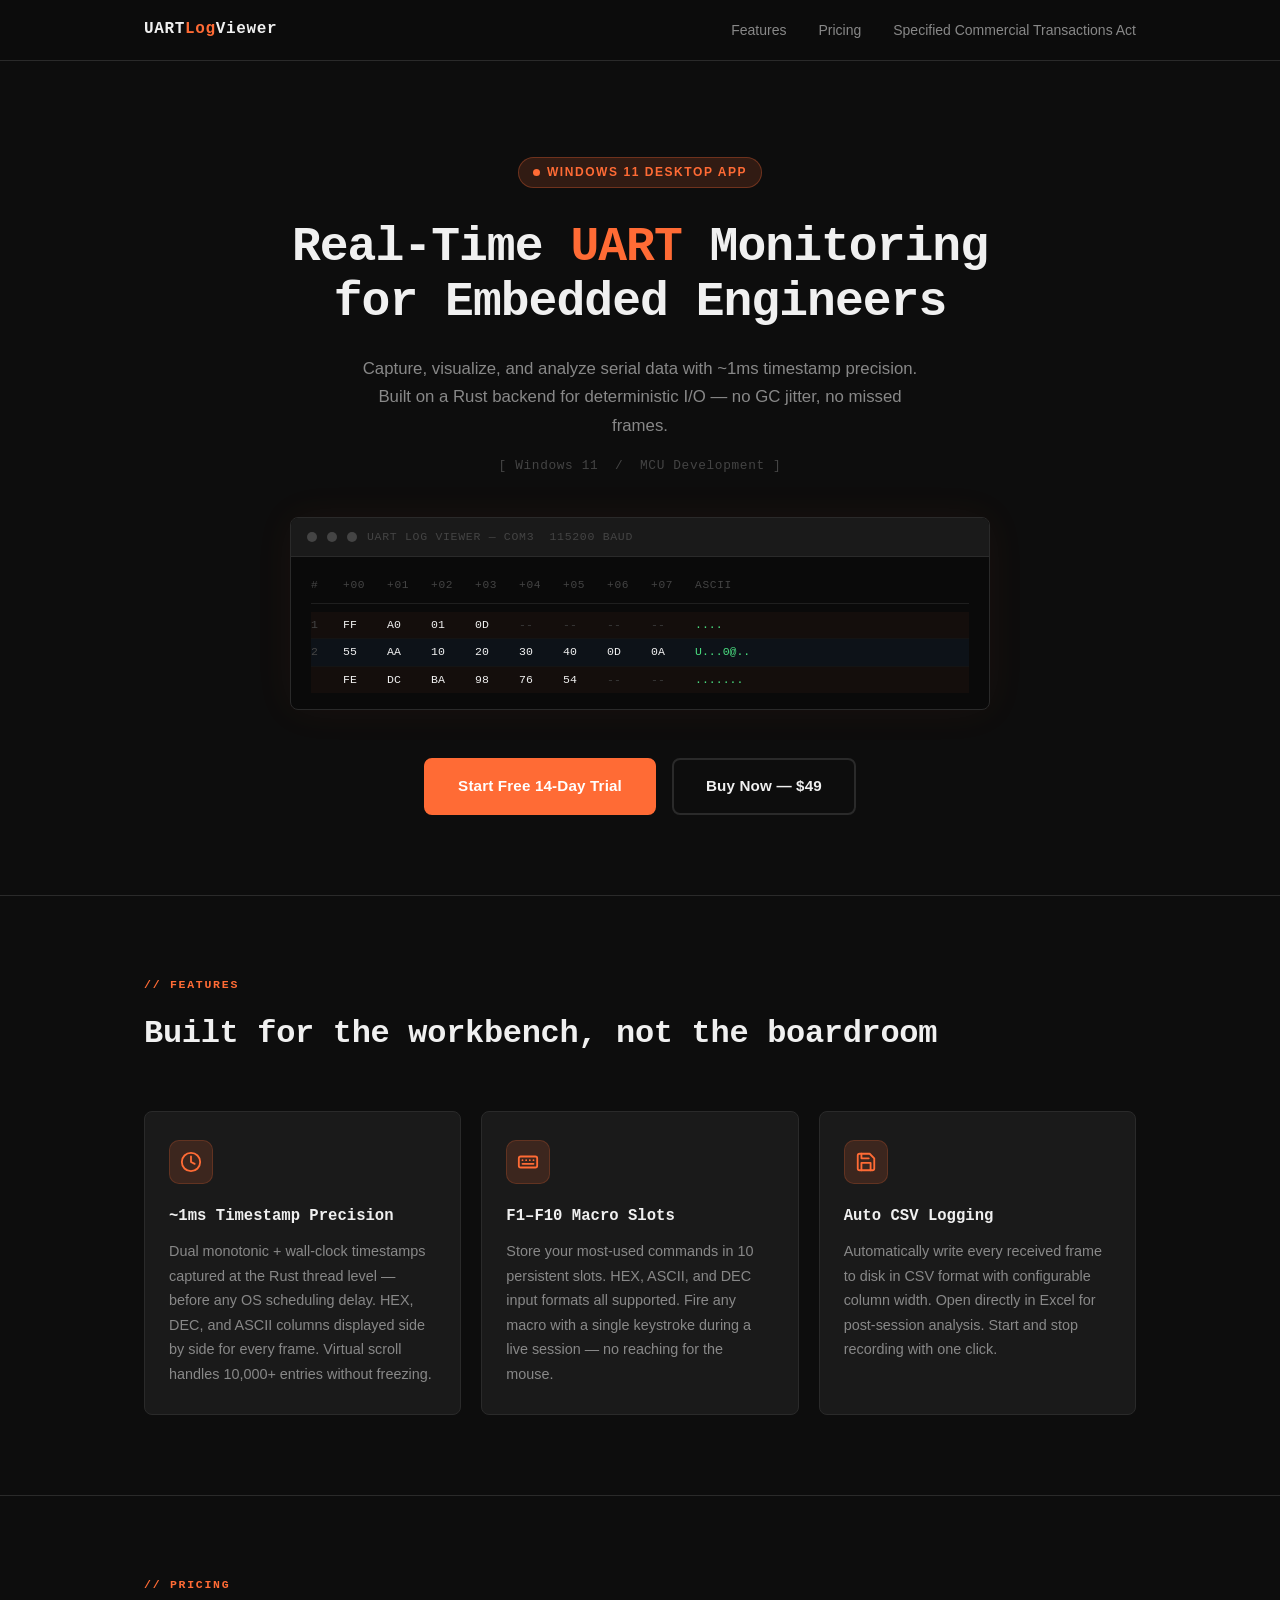
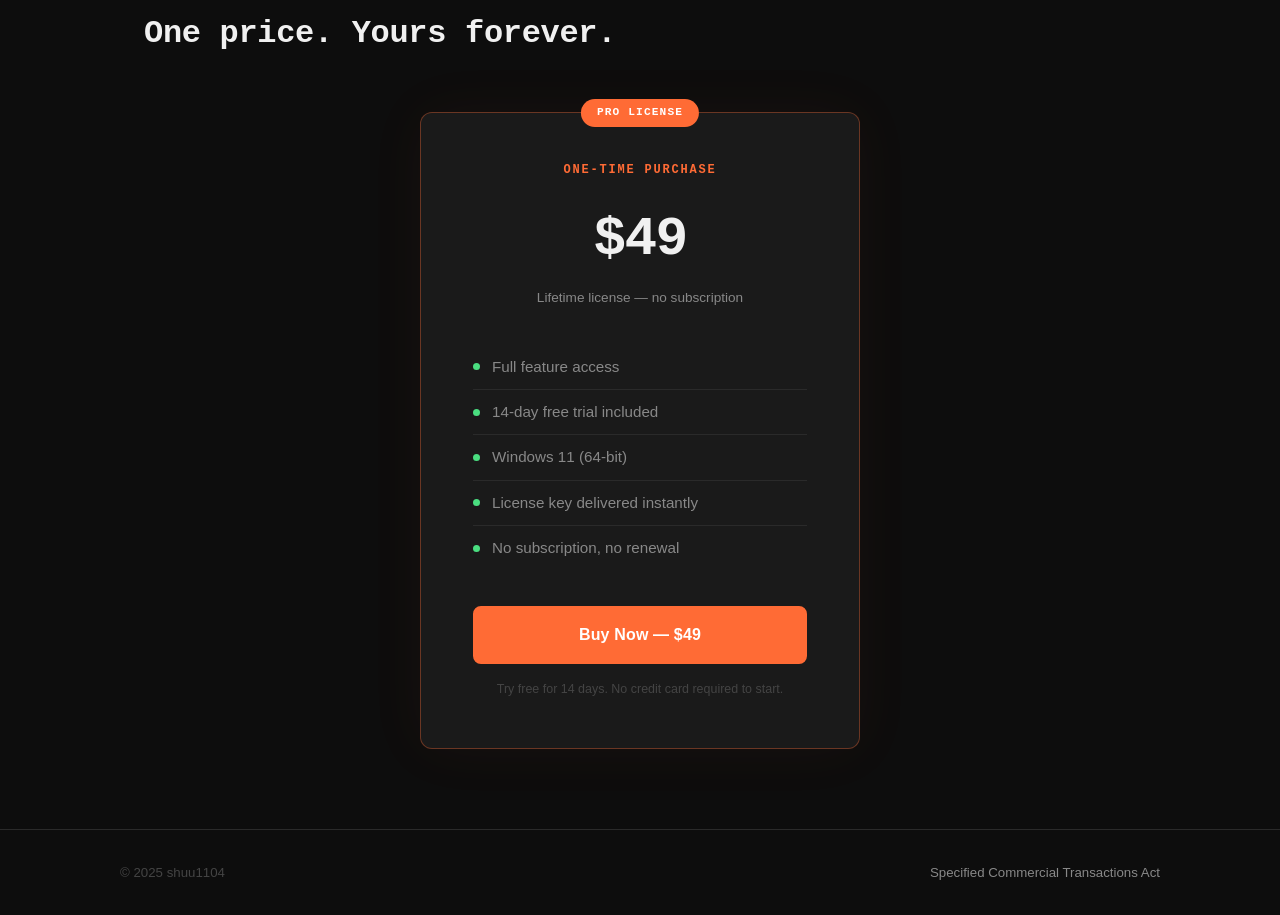
==== index.html @ 9a814613 "first commit" ====
<!DOCTYPE html>
<html lang="en">
<head>
  <meta charset="UTF-8">
  <meta name="viewport" content="width=device-width, initial-scale=1.0">
  <title>UART Log Viewer — Real-Time Serial Monitoring for Embedded Engineers</title>
  <meta name="description" content="Capture and analyze UART serial data with ~1ms timestamp precision. HEX/DEC/ASCII simultaneous display, F1–F10 macro slots, auto CSV logging. Windows 11 desktop app.">
  <link rel="stylesheet" href="style.css">
</head>
<body>

  <!-- Navigation -->
  <nav class="nav">
    <div class="nav-inner">
      <a href="index.html" class="nav-logo">UART<span>Log</span>Viewer</a>
      <ul class="nav-links">
        <li><a href="#features">Features</a></li>
        <li><a href="#pricing">Pricing</a></li>
        <li><a href="tokushoho.html">Specified Commercial Transactions Act</a></li>
      </ul>
    </div>
  </nav>

  <!-- Hero -->
  <div class="hero">
    <span class="hero-eyebrow">Windows 11 Desktop App</span>
    <h1 class="hero-title">
      Real-Time <span class="accent">UART</span> Monitoring<br>for Embedded Engineers
    </h1>
    <p class="hero-subtitle">
      Capture, visualize, and analyze serial data with ~1ms timestamp precision.
      Built on a Rust backend for deterministic I/O — no GC jitter, no missed frames.
    </p>
    <p class="hero-platform">[ Windows 11 &nbsp;/&nbsp; MCU Development ]</p>

    <!-- Terminal mock readout — the differentiating element -->
    <div class="hero-terminal" role="img" aria-label="Sample UART log output showing grid columns with HEX bytes and ASCII">
      <div class="terminal-titlebar">
        <span class="terminal-dot"></span>
        <span class="terminal-dot"></span>
        <span class="terminal-dot"></span>
        <span class="terminal-title">UART Log Viewer &mdash; COM3 &nbsp;115200 baud</span>
      </div>
      <div class="terminal-body">
        <div class="terminal-header-row">
          <span>#</span>
          <span>+00</span>
          <span>+01</span>
          <span>+02</span>
          <span>+03</span>
          <span>+04</span>
          <span>+05</span>
          <span>+06</span>
          <span>+07</span>
          <span>ASCII</span>
        </div>
        <div class="terminal-row">
          <span class="t-row-num">1</span>
          <span class="t-hex">FF</span>
          <span class="t-hex">A0</span>
          <span class="t-hex">01</span>
          <span class="t-hex">0D</span>
          <span class="t-dim">--</span>
          <span class="t-dim">--</span>
          <span class="t-dim">--</span>
          <span class="t-dim">--</span>
          <span class="t-ascii">....</span>
        </div>
        <div class="terminal-row terminal-row-tx">
          <span class="t-row-num">2</span>
          <span class="t-hex">55</span>
          <span class="t-hex">AA</span>
          <span class="t-hex">10</span>
          <span class="t-hex">20</span>
          <span class="t-hex">30</span>
          <span class="t-hex">40</span>
          <span class="t-hex">0D</span>
          <span class="t-hex">0A</span>
          <span class="t-ascii">U...0@..</span>
        </div>
        <div class="terminal-row">
          <span class="t-row-num">&nbsp;</span>
          <span class="t-hex">FE</span>
          <span class="t-hex">DC</span>
          <span class="t-hex">BA</span>
          <span class="t-hex">98</span>
          <span class="t-hex">76</span>
          <span class="t-hex">54</span>
          <span class="t-dim">--</span>
          <span class="t-dim">--</span>
          <span class="t-ascii">.......</span>
        </div>
      </div>
    </div>

    <div class="hero-cta">
      <a href="#pricing" class="btn btn-primary">Start Free 14-Day Trial</a>
      <a href="#pricing" class="btn btn-outline">Buy Now &mdash; $49</a>
    </div>
  </div>

  <hr class="divider">

  <!-- Features -->
  <section id="features">
    <p class="section-label">// Features</p>
    <h2 class="section-title">Built for the workbench, not the boardroom</h2>
    <div class="features-grid">

      <div class="feature-card">
        <div class="feature-icon-wrap" aria-hidden="true">
          <!-- Clock icon -->
          <svg viewBox="0 0 24 24"><circle cx="12" cy="12" r="10"/><polyline points="12 6 12 12 16 14"/></svg>
        </div>
        <h3 class="feature-title">~1ms Timestamp Precision</h3>
        <p class="feature-desc">
          Dual monotonic + wall-clock timestamps captured at the Rust thread level — before any OS scheduling delay.
          HEX, DEC, and ASCII columns displayed side by side for every frame. Virtual scroll handles 10,000+ entries without freezing.
        </p>
      </div>

      <div class="feature-card">
        <div class="feature-icon-wrap" aria-hidden="true">
          <!-- Keyboard icon -->
          <svg viewBox="0 0 24 24"><rect x="2" y="6" width="20" height="12" rx="2" ry="2"/><line x1="6" y1="10" x2="6" y2="10"/><line x1="10" y1="10" x2="10" y2="10"/><line x1="14" y1="10" x2="14" y2="10"/><line x1="18" y1="10" x2="18" y2="10"/><line x1="6" y1="14" x2="18" y2="14"/></svg>
        </div>
        <h3 class="feature-title">F1&ndash;F10 Macro Slots</h3>
        <p class="feature-desc">
          Store your most-used commands in 10 persistent slots. HEX, ASCII, and DEC input formats all supported.
          Fire any macro with a single keystroke during a live session — no reaching for the mouse.
        </p>
      </div>

      <div class="feature-card">
        <div class="feature-icon-wrap" aria-hidden="true">
          <!-- Save icon -->
          <svg viewBox="0 0 24 24"><path d="M19 21H5a2 2 0 0 1-2-2V5a2 2 0 0 1 2-2h11l5 5v11a2 2 0 0 1-2 2z"/><polyline points="17 21 17 13 7 13 7 21"/><polyline points="7 3 7 8 15 8"/></svg>
        </div>
        <h3 class="feature-title">Auto CSV Logging</h3>
        <p class="feature-desc">
          Automatically write every received frame to disk in CSV format with configurable column width.
          Open directly in Excel for post-session analysis. Start and stop recording with one click.
        </p>
      </div>

    </div>
  </section>

  <hr class="divider">

  <!-- Pricing -->
  <section id="pricing">
    <p class="section-label">// Pricing</p>
    <h2 class="section-title">One price. Yours forever.</h2>
    <div class="pricing-wrapper">
      <div class="pricing-card">
        <span class="pricing-badge">Pro License</span>
        <p class="pricing-label">One-Time Purchase</p>
        <p class="pricing-price">$49</p>
        <p class="pricing-price-note">Lifetime license &mdash; no subscription</p>
        <ul class="pricing-features">
          <li>Full feature access</li>
          <li>14-day free trial included</li>
          <li>Windows 11 (64-bit)</li>
          <li>License key delivered instantly</li>
          <li>No subscription, no renewal</li>
        </ul>
        <a href="#" class="btn btn-primary">Buy Now &mdash; $49</a>
        <p class="pricing-trial-note">Try free for 14 days. No credit card required to start.</p>
      </div>
    </div>
  </section>

  <!-- Footer -->
  <footer>
    <div class="footer-inner">
      <p class="footer-copy">&copy; 2025 shuu1104</p>
      <nav class="footer-links" aria-label="Footer links">
        <a href="tokushoho.html">Specified Commercial Transactions Act</a>
      </nav>
    </div>
  </footer>

</body>
</html>
---- style.css ----
/* ========================================
   UART Log Viewer — Shared Styles
   ======================================== */

*, *::before, *::after {
  box-sizing: border-box;
  margin: 0;
  padding: 0;
}

:root {
  --bg:           #0d0d0d;
  --bg-subtle:    #111111;
  --card:         #1a1a1a;
  --card-border:  #2a2a2a;
  --card-hover:   #202020;
  --accent:       #ff6b35;
  --accent-dim:   #cc5528;
  --accent-glow:  rgba(255, 107, 53, 0.15);
  --text:         #f0f0f0;
  --text-muted:   #888;
  --text-dim:     #444;
  --green:        #4ade80;
  --radius:       8px;
  --max-width:    1040px;
  --font-mono:    'Courier New', 'Lucida Console', 'Consolas', monospace;
  --font-body:    -apple-system, BlinkMacSystemFont, 'Segoe UI', sans-serif;
}

html {
  scroll-behavior: smooth;
}

body {
  background-color: var(--bg);
  color: var(--text);
  font-family: var(--font-body);
  font-size: 16px;
  line-height: 1.6;
  min-height: 100vh;
  -webkit-font-smoothing: antialiased;
}

a {
  color: var(--accent);
  text-decoration: none;
}

a:hover {
  text-decoration: underline;
}

/* ----------------------------------------
   Navigation
   ---------------------------------------- */

.nav {
  position: sticky;
  top: 0;
  z-index: 100;
  background-color: rgba(13, 13, 13, 0.94);
  backdrop-filter: blur(10px);
  border-bottom: 1px solid var(--card-border);
}

.nav-inner {
  max-width: var(--max-width);
  margin: 0 auto;
  padding: 0 24px;
  height: 60px;
  display: flex;
  align-items: center;
  justify-content: space-between;
}

.nav-logo {
  font-family: var(--font-mono);
  font-size: 1rem;
  font-weight: 700;
  color: var(--text);
  letter-spacing: 0.04em;
  text-decoration: none;
}

.nav-logo span {
  color: var(--accent);
}

.nav-links {
  display: flex;
  gap: 32px;
  list-style: none;
}

.nav-links a {
  color: var(--text-muted);
  font-size: 0.875rem;
  transition: color 0.15s;
}

.nav-links a:hover {
  color: var(--text);
  text-decoration: none;
}

/* ----------------------------------------
   Hero
   ---------------------------------------- */

.hero {
  padding: 96px 24px 80px;
  text-align: center;
  max-width: var(--max-width);
  margin: 0 auto;
}

.hero-eyebrow {
  display: inline-flex;
  align-items: center;
  gap: 7px;
  font-size: 0.75rem;
  font-weight: 600;
  letter-spacing: 0.13em;
  text-transform: uppercase;
  color: var(--accent);
  background: var(--accent-glow);
  border: 1px solid rgba(255, 107, 53, 0.3);
  border-radius: 20px;
  padding: 5px 14px;
  margin-bottom: 32px;
}

.hero-eyebrow::before {
  content: '';
  display: inline-block;
  width: 7px;
  height: 7px;
  background: var(--accent);
  border-radius: 50%;
  animation: pulse 2s ease-in-out infinite;
}

@keyframes pulse {
  0%, 100% { opacity: 1; }
  50%       { opacity: 0.4; }
}

.hero-title {
  font-family: var(--font-mono);
  font-size: clamp(1.9rem, 4.5vw, 3rem);
  font-weight: 700;
  letter-spacing: -0.02em;
  line-height: 1.15;
  margin-bottom: 24px;
}

.hero-title .accent {
  color: var(--accent);
}

.hero-subtitle {
  font-size: 1.05rem;
  color: var(--text-muted);
  max-width: 580px;
  margin: 0 auto 16px;
  line-height: 1.7;
}

.hero-platform {
  font-size: 0.8rem;
  color: var(--text-dim);
  margin-bottom: 40px;
  font-family: var(--font-mono);
  letter-spacing: 0.05em;
}

/* Terminal mock readout */
.hero-terminal {
  background: #0a0a0a;
  border: 1px solid var(--card-border);
  border-radius: var(--radius);
  max-width: 700px;
  margin: 0 auto 48px;
  overflow: hidden;
  text-align: left;
  box-shadow: 0 0 40px rgba(255, 107, 53, 0.06);
}

.terminal-titlebar {
  background: var(--card);
  border-bottom: 1px solid var(--card-border);
  padding: 10px 16px;
  display: flex;
  align-items: center;
  gap: 10px;
}

.terminal-dot {
  width: 10px;
  height: 10px;
  border-radius: 50%;
  background: var(--text-dim);
}

.terminal-title {
  font-family: var(--font-mono);
  font-size: 0.72rem;
  color: var(--text-dim);
  letter-spacing: 0.06em;
  text-transform: uppercase;
}

.terminal-body {
  padding: 20px 20px 16px;
  overflow-x: auto;
}

.terminal-header-row {
  display: grid;
  grid-template-columns: 32px repeat(8, 44px) 1fr;
  gap: 0;
  font-family: var(--font-mono);
  font-size: 0.7rem;
  color: var(--text-dim);
  padding-bottom: 8px;
  border-bottom: 1px solid #1f1f1f;
  margin-bottom: 8px;
  letter-spacing: 0.06em;
  text-transform: uppercase;
}

.terminal-row {
  display: grid;
  grid-template-columns: 32px repeat(8, 44px) 1fr;
  gap: 0;
  font-family: var(--font-mono);
  font-size: 0.72rem;
  padding: 4px 0;
  border-bottom: 1px solid #141414;
  align-items: center;
  background-color: rgba(255, 107, 53, 0.04);
}

.terminal-row-tx {
  background-color: rgba(74, 158, 255, 0.06);
}

.terminal-row:last-child {
  border-bottom: none;
}

.t-row-num { color: var(--text-dim); }
.t-hex     { color: var(--text); }
.t-dim     { color: #3a3a3a; }
.t-ascii   { color: var(--green); }

/* legacy terminal classes kept for compatibility */
.t-time   { color: var(--text-dim); }
.t-delta  { color: #5a8a5a; }
.t-dir-rx { color: var(--accent); }
.t-dir-tx { color: #4a9eff; }
.t-dec    { color: #b0b0b0; }
.t-len    { color: var(--text-dim); }

/* CTA buttons */
.hero-cta {
  display: flex;
  align-items: center;
  justify-content: center;
  gap: 16px;
  flex-wrap: wrap;
}

.btn {
  display: inline-block;
  padding: 14px 32px;
  border-radius: var(--radius);
  font-size: 0.95rem;
  font-weight: 700;
  cursor: pointer;
  transition: background-color 0.15s, transform 0.1s, border-color 0.15s;
  border: 2px solid transparent;
  letter-spacing: 0.01em;
}

.btn:focus-visible {
  outline: 2px solid var(--accent);
  outline-offset: 3px;
}

.btn-primary {
  background-color: var(--accent);
  color: #fff;
  border-color: var(--accent);
}

.btn-primary:hover {
  background-color: var(--accent-dim);
  border-color: var(--accent-dim);
  text-decoration: none;
  transform: translateY(-1px);
}

.btn-outline {
  background-color: transparent;
  color: var(--text);
  border-color: var(--card-border);
}

.btn-outline:hover {
  background-color: var(--card);
  border-color: #3a3a3a;
  text-decoration: none;
}

/* ----------------------------------------
   Section
   ---------------------------------------- */

section {
  padding: 80px 24px;
  max-width: var(--max-width);
  margin: 0 auto;
}

.section-label {
  font-size: 0.72rem;
  font-weight: 700;
  letter-spacing: 0.15em;
  text-transform: uppercase;
  color: var(--accent);
  font-family: var(--font-mono);
  margin-bottom: 14px;
}

.section-title {
  font-size: clamp(1.5rem, 3vw, 2rem);
  font-weight: 700;
  margin-bottom: 52px;
  letter-spacing: -0.01em;
  font-family: var(--font-mono);
}

/* ----------------------------------------
   Divider
   ---------------------------------------- */

.divider {
  border: none;
  border-top: 1px solid var(--card-border);
  margin: 0;
}

/* ----------------------------------------
   Feature Cards
   ---------------------------------------- */

.features-grid {
  display: grid;
  grid-template-columns: repeat(3, 1fr);
  gap: 20px;
}

@media (max-width: 720px) {
  .features-grid {
    grid-template-columns: 1fr;
  }
}

@media (min-width: 721px) and (max-width: 900px) {
  .features-grid {
    grid-template-columns: repeat(2, 1fr);
  }
}

.feature-card {
  background: var(--card);
  border: 1px solid var(--card-border);
  border-radius: var(--radius);
  padding: 28px 24px;
  transition: border-color 0.2s, background-color 0.2s;
}

.feature-card:hover {
  border-color: rgba(255, 107, 53, 0.4);
  background-color: var(--card-hover);
}

.feature-icon-wrap {
  width: 44px;
  height: 44px;
  border-radius: 10px;
  background: var(--accent-glow);
  border: 1px solid rgba(255, 107, 53, 0.2);
  display: flex;
  align-items: center;
  justify-content: center;
  margin-bottom: 20px;
}

.feature-icon-wrap svg {
  width: 22px;
  height: 22px;
  stroke: var(--accent);
  fill: none;
  stroke-width: 2;
  stroke-linecap: round;
  stroke-linejoin: round;
}

.feature-title {
  font-size: 0.975rem;
  font-weight: 700;
  margin-bottom: 10px;
  color: var(--text);
  font-family: var(--font-mono);
}

.feature-desc {
  font-size: 0.9rem;
  color: var(--text-muted);
  line-height: 1.7;
}

/* ----------------------------------------
   Pricing
   ---------------------------------------- */

.pricing-wrapper {
  display: flex;
  justify-content: center;
}

.pricing-card {
  background: var(--card);
  border: 1px solid rgba(255, 107, 53, 0.35);
  border-radius: 12px;
  padding: 48px 52px;
  text-align: center;
  max-width: 440px;
  width: 100%;
  position: relative;
  box-shadow: 0 0 60px rgba(255, 107, 53, 0.05);
}

.pricing-badge {
  position: absolute;
  top: -14px;
  left: 50%;
  transform: translateX(-50%);
  background: var(--accent);
  color: #fff;
  font-size: 0.7rem;
  font-weight: 700;
  letter-spacing: 0.1em;
  text-transform: uppercase;
  padding: 5px 16px;
  border-radius: 20px;
  font-family: var(--font-mono);
  white-space: nowrap;
}

.pricing-label {
  font-size: 0.75rem;
  font-weight: 700;
  letter-spacing: 0.15em;
  text-transform: uppercase;
  color: var(--accent);
  font-family: var(--font-mono);
  margin-bottom: 16px;
}

.pricing-price {
  font-size: 3.4rem;
  font-weight: 800;
  letter-spacing: -0.03em;
  margin-bottom: 4px;
  font-family: var(--font-mono);
}

.pricing-price-note {
  font-size: 0.85rem;
  color: var(--text-muted);
  margin-bottom: 36px;
}

.pricing-features {
  list-style: none;
  margin-bottom: 36px;
  text-align: left;
}

.pricing-features li {
  font-size: 0.95rem;
  color: var(--text-muted);
  padding: 10px 0;
  border-bottom: 1px solid var(--card-border);
  display: flex;
  align-items: center;
  gap: 12px;
}

.pricing-features li:last-child {
  border-bottom: none;
}

.pricing-features li::before {
  content: '';
  display: inline-block;
  width: 7px;
  height: 7px;
  background: var(--green);
  border-radius: 50%;
  flex-shrink: 0;
}

.pricing-card .btn {
  width: 100%;
  text-align: center;
  font-size: 1rem;
}

/* Trial note */
.pricing-trial-note {
  margin-top: 16px;
  font-size: 0.78rem;
  color: var(--text-dim);
}

/* ----------------------------------------
   Footer
   ---------------------------------------- */

footer {
  border-top: 1px solid var(--card-border);
  padding: 32px 24px;
}

.footer-inner {
  max-width: var(--max-width);
  margin: 0 auto;
  display: flex;
  align-items: center;
  justify-content: space-between;
  flex-wrap: wrap;
  gap: 12px;
}

.footer-copy {
  font-size: 0.83rem;
  color: var(--text-dim);
}

.footer-links {
  display: flex;
  gap: 20px;
}

.footer-links a {
  font-size: 0.83rem;
  color: var(--text-muted);
  transition: color 0.15s;
}

.footer-links a:hover {
  color: var(--text);
  text-decoration: none;
}

/* ----------------------------------------
   Tokushoho Page
   ---------------------------------------- */

.page-header {
  padding: 64px 24px 48px;
  max-width: var(--max-width);
  margin: 0 auto;
}

.page-header h1 {
  font-family: var(--font-mono);
  font-size: clamp(1.4rem, 4vw, 1.9rem);
  font-weight: 700;
  margin-bottom: 12px;
}

.page-header p {
  font-size: 0.9rem;
  color: var(--text-muted);
}

.tokushoho-section {
  max-width: var(--max-width);
  margin: 0 auto;
  padding: 0 24px 80px;
}

.tokushoho-table {
  width: 100%;
  border-collapse: collapse;
  font-size: 0.95rem;
}

.tokushoho-table th,
.tokushoho-table td {
  padding: 16px 20px;
  text-align: left;
  border-bottom: 1px solid var(--card-border);
  vertical-align: top;
}

.tokushoho-table th {
  width: 200px;
  color: var(--text-muted);
  font-weight: 500;
  white-space: nowrap;
  background: var(--card);
}

.tokushoho-table td {
  color: var(--text);
  line-height: 1.7;
}

.tokushoho-table tr:first-child th,
.tokushoho-table tr:first-child td {
  border-top: 1px solid var(--card-border);
}

.tokushoho-table td a {
  color: var(--accent);
}

@media (max-width: 600px) {
  .tokushoho-table,
  .tokushoho-table tbody,
  .tokushoho-table tr,
  .tokushoho-table th,
  .tokushoho-table td {
    display: block;
    width: 100%;
  }

  .tokushoho-table th {
    border-bottom: none;
    padding-bottom: 4px;
    color: var(--accent);
    background: transparent;
    font-size: 0.78rem;
    letter-spacing: 0.06em;
    text-transform: uppercase;
    font-family: var(--font-mono);
  }

  .tokushoho-table td {
    padding-top: 4px;
    padding-bottom: 16px;
  }
}

.back-link {
  display: inline-flex;
  align-items: center;
  gap: 6px;
  font-size: 0.9rem;
  color: var(--text-muted);
  margin-top: 40px;
  transition: color 0.15s;
}

.back-link:hover {
  color: var(--text);
  text-decoration: none;
}

/* ----------------------------------------
   Responsive — mobile base
   ---------------------------------------- */

@media (max-width: 480px) {
  .hero {
    padding: 64px 20px 56px;
  }

  .hero-terminal {
    display: none;
  }

  .pricing-card {
    padding: 48px 28px 36px;
  }

  .nav-links {
    gap: 18px;
  }
}

@media (max-width: 375px) {
  .hero-cta {
    flex-direction: column;
    align-items: stretch;
  }

  .btn {
    text-align: center;
  }
}
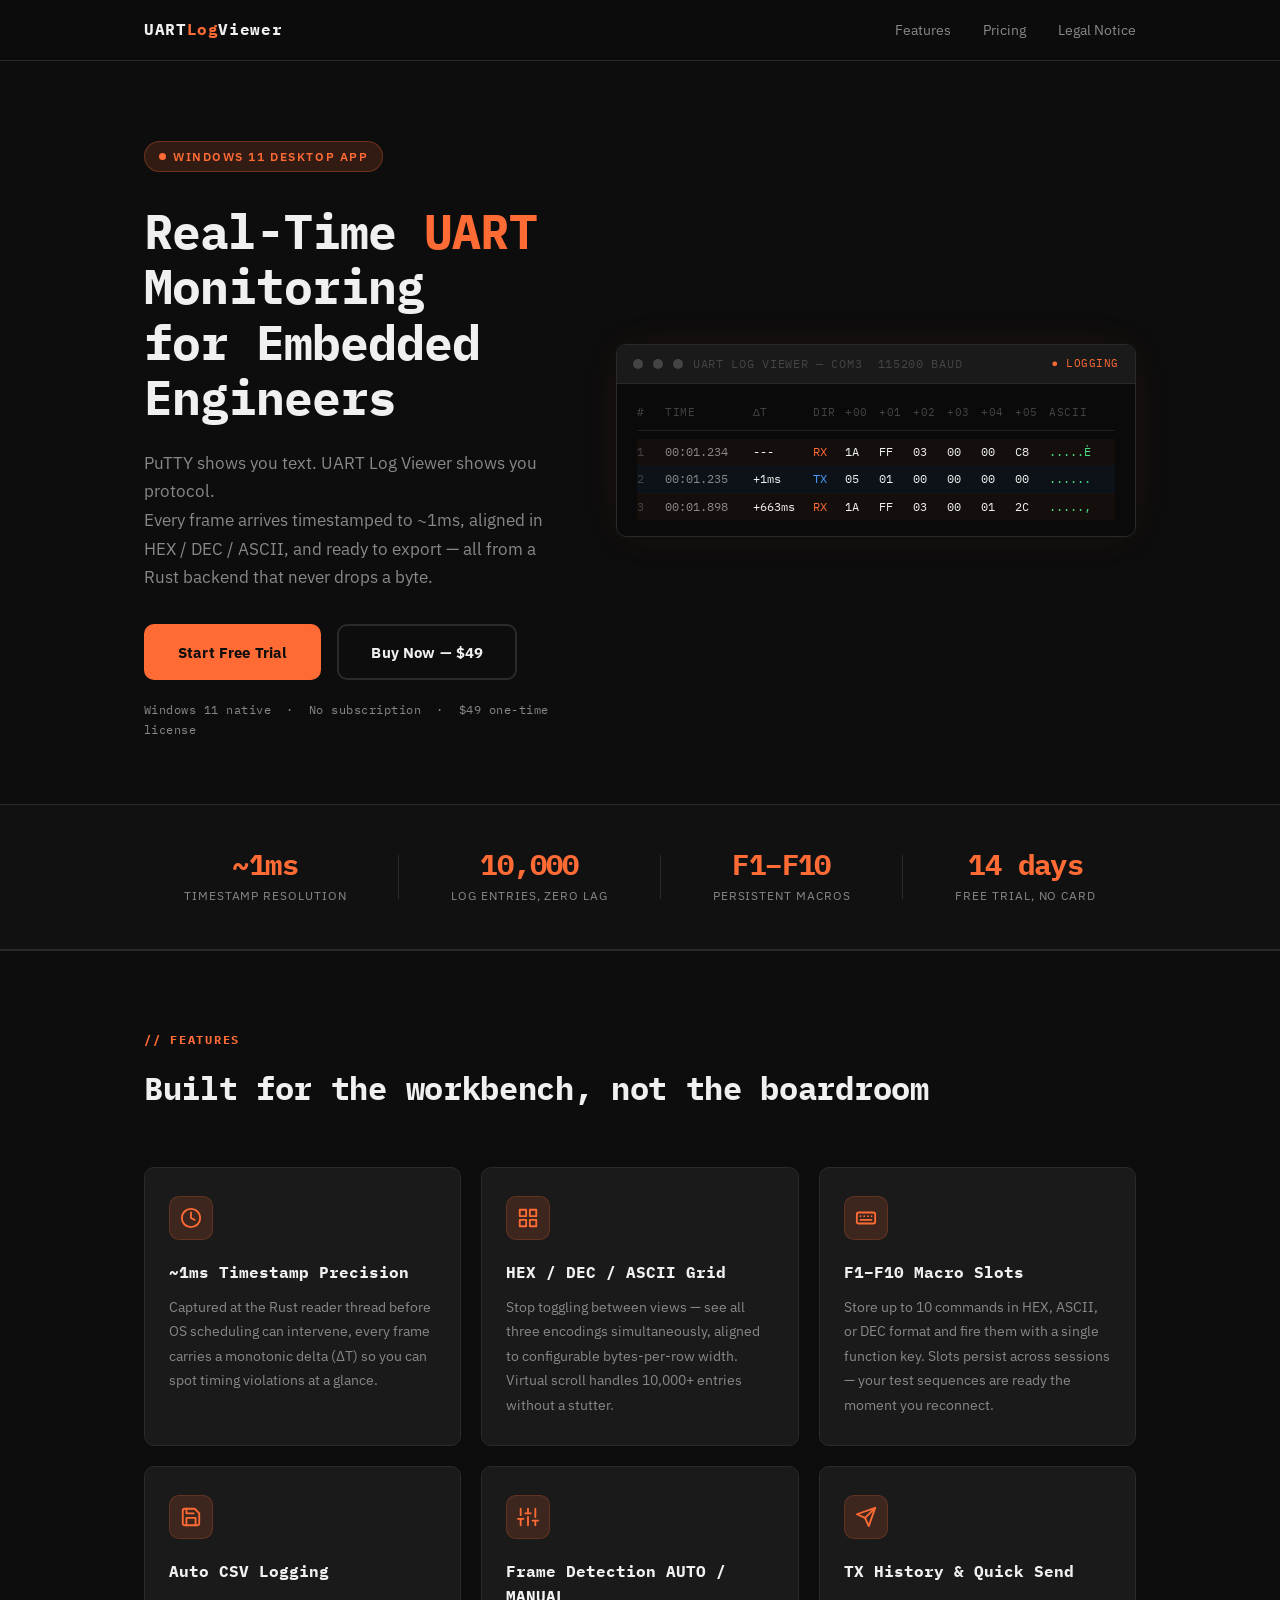
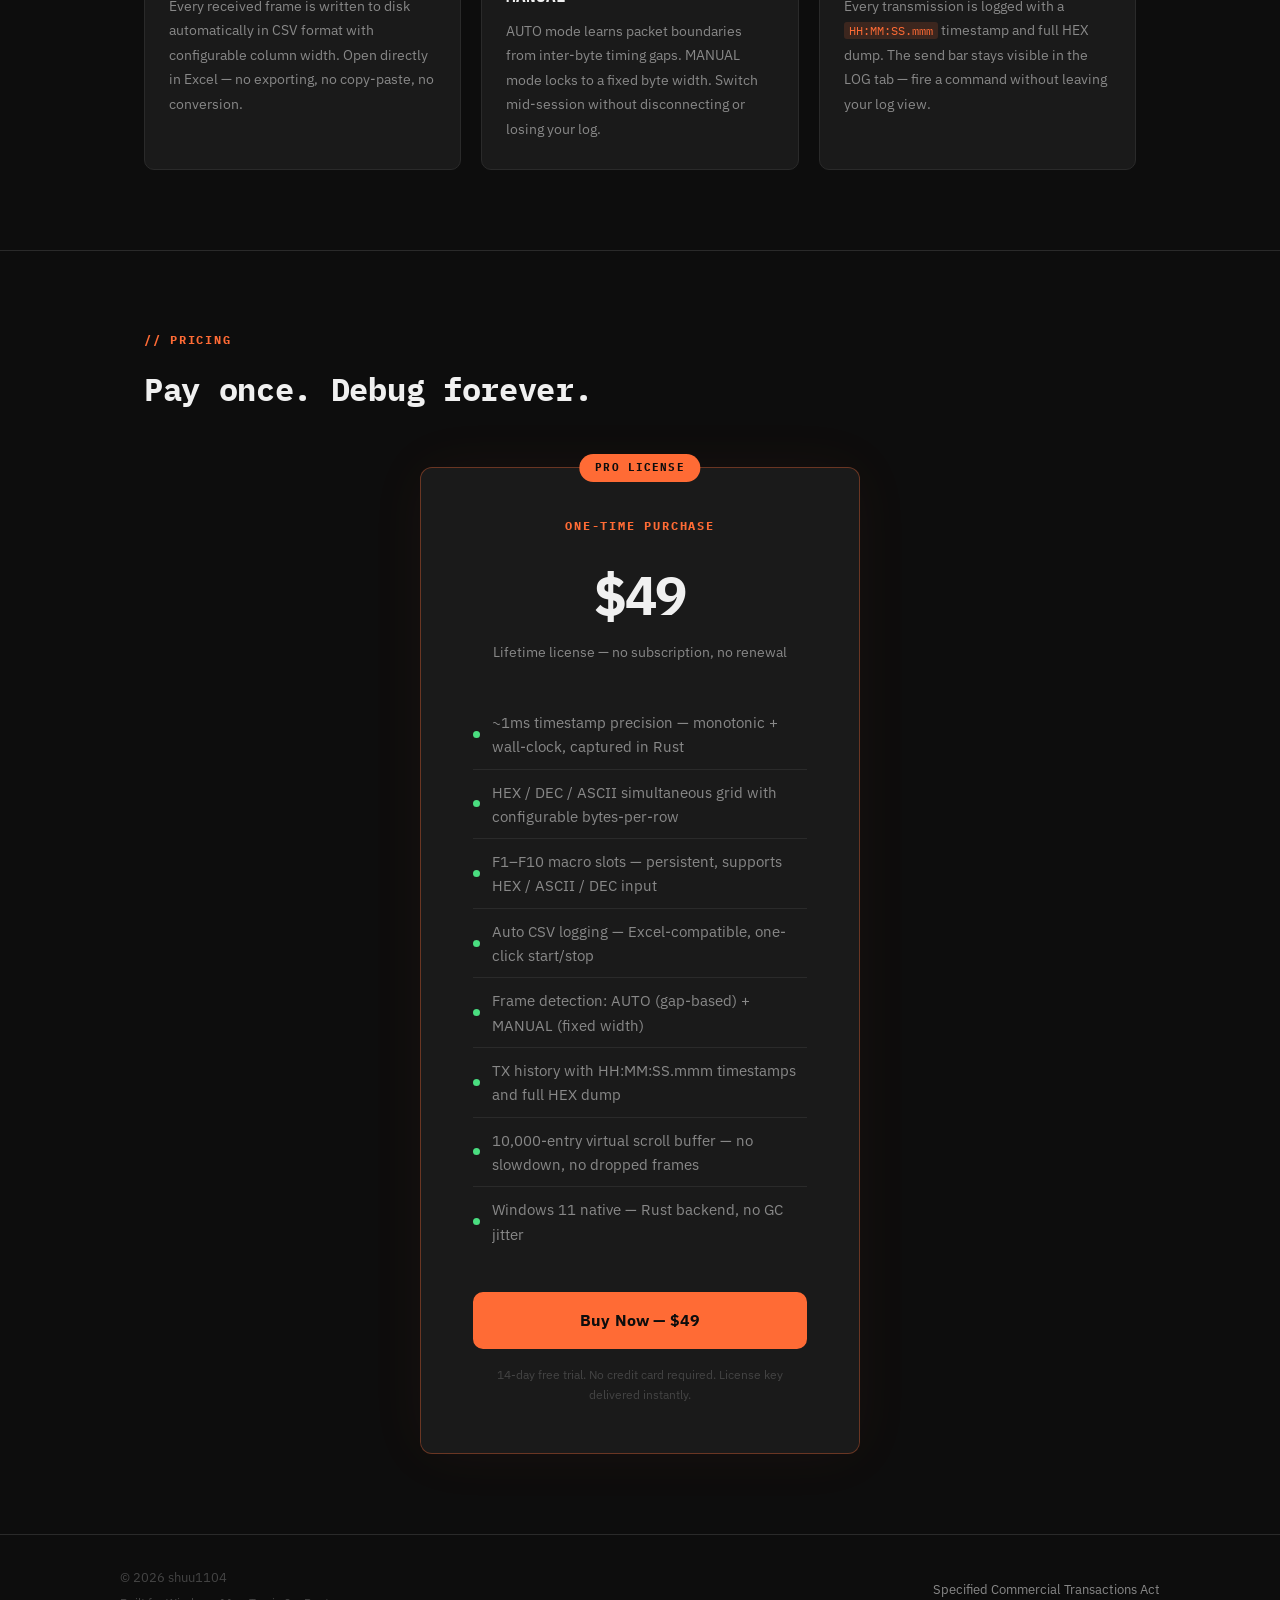
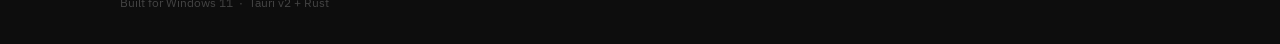
==== commit d28b2c93: ":poop:" ====
--- a/index.html
+++ b/index.html
@@ -3,8 +3,11 @@
 <head>
   <meta charset="UTF-8">
   <meta name="viewport" content="width=device-width, initial-scale=1.0">
-  <title>UART Log Viewer — Real-Time Serial Monitoring for Embedded Engineers</title>
-  <meta name="description" content="Capture and analyze UART serial data with ~1ms timestamp precision. HEX/DEC/ASCII simultaneous display, F1–F10 macro slots, auto CSV logging. Windows 11 desktop app.">
+  <title>UART Log Viewer — Serial Monitor for Embedded Engineers</title>
+  <meta name="description" content="~1ms UART serial monitor with HEX/DEC/ASCII grid, F1–F10 macros, and auto CSV logging. Built in Rust for Windows 11. $49 one-time, 14-day free trial.">
+  <link rel="preconnect" href="https://fonts.googleapis.com">
+  <link rel="preconnect" href="https://fonts.gstatic.com" crossorigin>
+  <link href="https://fonts.googleapis.com/css2?family=IBM+Plex+Mono:wght@400;600&family=IBM+Plex+Sans:wght@400;500;700&display=swap" rel="stylesheet">
   <link rel="stylesheet" href="style.css">
 </head>
 <body>
@@ -16,86 +19,113 @@
       <ul class="nav-links">
         <li><a href="#features">Features</a></li>
         <li><a href="#pricing">Pricing</a></li>
-        <li><a href="tokushoho.html">Specified Commercial Transactions Act</a></li>
+        <li><a href="tokushoho.html">Legal Notice</a></li>
       </ul>
     </div>
   </nav>
 
   <!-- Hero -->
   <div class="hero">
-    <span class="hero-eyebrow">Windows 11 Desktop App</span>
-    <h1 class="hero-title">
-      Real-Time <span class="accent">UART</span> Monitoring<br>for Embedded Engineers
-    </h1>
-    <p class="hero-subtitle">
-      Capture, visualize, and analyze serial data with ~1ms timestamp precision.
-      Built on a Rust backend for deterministic I/O — no GC jitter, no missed frames.
-    </p>
-    <p class="hero-platform">[ Windows 11 &nbsp;/&nbsp; MCU Development ]</p>
-
-    <!-- Terminal mock readout — the differentiating element -->
-    <div class="hero-terminal" role="img" aria-label="Sample UART log output showing grid columns with HEX bytes and ASCII">
-      <div class="terminal-titlebar">
-        <span class="terminal-dot"></span>
-        <span class="terminal-dot"></span>
-        <span class="terminal-dot"></span>
-        <span class="terminal-title">UART Log Viewer &mdash; COM3 &nbsp;115200 baud</span>
-      </div>
-      <div class="terminal-body">
-        <div class="terminal-header-row">
-          <span>#</span>
-          <span>+00</span>
-          <span>+01</span>
-          <span>+02</span>
-          <span>+03</span>
-          <span>+04</span>
-          <span>+05</span>
-          <span>+06</span>
-          <span>+07</span>
-          <span>ASCII</span>
-        </div>
-        <div class="terminal-row">
-          <span class="t-row-num">1</span>
-          <span class="t-hex">FF</span>
-          <span class="t-hex">A0</span>
-          <span class="t-hex">01</span>
-          <span class="t-hex">0D</span>
-          <span class="t-dim">--</span>
-          <span class="t-dim">--</span>
-          <span class="t-dim">--</span>
-          <span class="t-dim">--</span>
-          <span class="t-ascii">....</span>
-        </div>
-        <div class="terminal-row terminal-row-tx">
-          <span class="t-row-num">2</span>
-          <span class="t-hex">55</span>
-          <span class="t-hex">AA</span>
-          <span class="t-hex">10</span>
-          <span class="t-hex">20</span>
-          <span class="t-hex">30</span>
-          <span class="t-hex">40</span>
-          <span class="t-hex">0D</span>
-          <span class="t-hex">0A</span>
-          <span class="t-ascii">U...0@..</span>
-        </div>
-        <div class="terminal-row">
-          <span class="t-row-num">&nbsp;</span>
-          <span class="t-hex">FE</span>
-          <span class="t-hex">DC</span>
-          <span class="t-hex">BA</span>
-          <span class="t-hex">98</span>
-          <span class="t-hex">76</span>
-          <span class="t-hex">54</span>
-          <span class="t-dim">--</span>
-          <span class="t-dim">--</span>
-          <span class="t-ascii">.......</span>
-        </div>
-      </div>
-    </div>
-
-    <div class="hero-cta">
-      <a href="#pricing" class="btn btn-primary">Start Free 14-Day Trial</a>
-      <a href="#pricing" class="btn btn-outline">Buy Now &mdash; $49</a>
+    <div class="hero-content">
+      <span class="hero-eyebrow">Windows 11 Desktop App</span>
+      <h1 class="hero-title">Real-Time <span class="accent">UART</span> Monitoring<br>for Embedded Engineers</h1>
+      <p class="hero-subtitle">PuTTY shows you text. UART Log Viewer shows you protocol.<br>Every frame arrives timestamped to ~1ms, aligned in HEX&nbsp;/&nbsp;DEC&nbsp;/&nbsp;ASCII, and ready to export &mdash; all from a Rust backend that never drops a byte.</p>
+      <div class="hero-cta">
+        <a href="#pricing" class="btn btn-primary">Start Free Trial</a>
+        <a href="#pricing" class="btn btn-outline">Buy Now &mdash; $49</a>
+      </div>
+      <p class="hero-platform">Windows 11 native &nbsp;&middot;&nbsp; No subscription &nbsp;&middot;&nbsp; $49 one-time license</p>
+    </div>
+    <div class="hero-visual">
+      <!-- Terminal mock -->
+      <div class="hero-terminal" role="img" aria-label="Sample UART log output showing grid columns with HEX bytes, timestamps, direction, and ASCII">
+        <div class="terminal-titlebar">
+          <span class="terminal-dot"></span>
+          <span class="terminal-dot"></span>
+          <span class="terminal-dot"></span>
+          <span class="terminal-title">UART Log Viewer &mdash; COM3 &nbsp;115200 baud</span>
+          <span class="terminal-status">&#9679; LOGGING</span>
+        </div>
+        <div class="terminal-body">
+          <div class="terminal-header-row">
+            <span>#</span>
+            <span>TIME</span>
+            <span>&Delta;T</span>
+            <span>DIR</span>
+            <span>+00</span>
+            <span>+01</span>
+            <span>+02</span>
+            <span>+03</span>
+            <span>+04</span>
+            <span>+05</span>
+            <span>ASCII</span>
+          </div>
+          <div class="terminal-row terminal-row-rx">
+            <span class="t-row-num">1</span>
+            <span class="t-time">00:01.234</span>
+            <span class="t-delta">---</span>
+            <span class="t-dir-rx">RX</span>
+            <span class="t-hex">1A</span>
+            <span class="t-hex">FF</span>
+            <span class="t-hex">03</span>
+            <span class="t-hex">00</span>
+            <span class="t-hex">00</span>
+            <span class="t-hex">C8</span>
+            <span class="t-ascii">.....&Egrave;</span>
+          </div>
+          <div class="terminal-row terminal-row-tx">
+            <span class="t-row-num">2</span>
+            <span class="t-time">00:01.235</span>
+            <span class="t-delta">+1ms</span>
+            <span class="t-dir-tx">TX</span>
+            <span class="t-hex">05</span>
+            <span class="t-hex">01</span>
+            <span class="t-hex">00</span>
+            <span class="t-hex">00</span>
+            <span class="t-hex">00</span>
+            <span class="t-hex">00</span>
+            <span class="t-ascii">......</span>
+          </div>
+          <div class="terminal-row terminal-row-rx">
+            <span class="t-row-num">3</span>
+            <span class="t-time">00:01.898</span>
+            <span class="t-delta">+663ms</span>
+            <span class="t-dir-rx">RX</span>
+            <span class="t-hex">1A</span>
+            <span class="t-hex">FF</span>
+            <span class="t-hex">03</span>
+            <span class="t-hex">00</span>
+            <span class="t-hex">01</span>
+            <span class="t-hex">2C</span>
+            <span class="t-ascii">.....,</span>
+          </div>
+        </div>
+      </div>
+    </div>
+  </div>
+
+  <!-- Specs Strip -->
+  <div class="specs-strip">
+    <div class="specs-inner">
+      <div class="spec-item">
+        <span class="spec-val">~1ms</span>
+        <span class="spec-label">Timestamp Resolution</span>
+      </div>
+      <div class="spec-divider"></div>
+      <div class="spec-item">
+        <span class="spec-val">10,000</span>
+        <span class="spec-label">Log Entries, Zero Lag</span>
+      </div>
+      <div class="spec-divider"></div>
+      <div class="spec-item">
+        <span class="spec-val">F1&ndash;F10</span>
+        <span class="spec-label">Persistent Macros</span>
+      </div>
+      <div class="spec-divider"></div>
+      <div class="spec-item">
+        <span class="spec-val">14 days</span>
+        <span class="spec-label">Free Trial, No Card</span>
+      </div>
     </div>
   </div>
 
@@ -109,38 +139,50 @@
 
       <div class="feature-card">
         <div class="feature-icon-wrap" aria-hidden="true">
-          <!-- Clock icon -->
           <svg viewBox="0 0 24 24"><circle cx="12" cy="12" r="10"/><polyline points="12 6 12 12 16 14"/></svg>
         </div>
         <h3 class="feature-title">~1ms Timestamp Precision</h3>
-        <p class="feature-desc">
-          Dual monotonic + wall-clock timestamps captured at the Rust thread level — before any OS scheduling delay.
-          HEX, DEC, and ASCII columns displayed side by side for every frame. Virtual scroll handles 10,000+ entries without freezing.
-        </p>
-      </div>
-
-      <div class="feature-card">
-        <div class="feature-icon-wrap" aria-hidden="true">
-          <!-- Keyboard icon -->
+        <p class="feature-desc">Captured at the Rust reader thread before OS scheduling can intervene, every frame carries a monotonic delta (&Delta;T) so you can spot timing violations at a glance.</p>
+      </div>
+
+      <div class="feature-card">
+        <div class="feature-icon-wrap" aria-hidden="true">
+          <svg viewBox="0 0 24 24"><rect x="3" y="3" width="7" height="7"/><rect x="14" y="3" width="7" height="7"/><rect x="14" y="14" width="7" height="7"/><rect x="3" y="14" width="7" height="7"/></svg>
+        </div>
+        <h3 class="feature-title">HEX / DEC / ASCII Grid</h3>
+        <p class="feature-desc">Stop toggling between views &mdash; see all three encodings simultaneously, aligned to configurable bytes-per-row width. Virtual scroll handles 10,000+ entries without a stutter.</p>
+      </div>
+
+      <div class="feature-card">
+        <div class="feature-icon-wrap" aria-hidden="true">
           <svg viewBox="0 0 24 24"><rect x="2" y="6" width="20" height="12" rx="2" ry="2"/><line x1="6" y1="10" x2="6" y2="10"/><line x1="10" y1="10" x2="10" y2="10"/><line x1="14" y1="10" x2="14" y2="10"/><line x1="18" y1="10" x2="18" y2="10"/><line x1="6" y1="14" x2="18" y2="14"/></svg>
         </div>
         <h3 class="feature-title">F1&ndash;F10 Macro Slots</h3>
-        <p class="feature-desc">
-          Store your most-used commands in 10 persistent slots. HEX, ASCII, and DEC input formats all supported.
-          Fire any macro with a single keystroke during a live session — no reaching for the mouse.
-        </p>
-      </div>
-
-      <div class="feature-card">
-        <div class="feature-icon-wrap" aria-hidden="true">
-          <!-- Save icon -->
+        <p class="feature-desc">Store up to 10 commands in HEX, ASCII, or DEC format and fire them with a single function key. Slots persist across sessions &mdash; your test sequences are ready the moment you reconnect.</p>
+      </div>
+
+      <div class="feature-card">
+        <div class="feature-icon-wrap" aria-hidden="true">
           <svg viewBox="0 0 24 24"><path d="M19 21H5a2 2 0 0 1-2-2V5a2 2 0 0 1 2-2h11l5 5v11a2 2 0 0 1-2 2z"/><polyline points="17 21 17 13 7 13 7 21"/><polyline points="7 3 7 8 15 8"/></svg>
         </div>
         <h3 class="feature-title">Auto CSV Logging</h3>
-        <p class="feature-desc">
-          Automatically write every received frame to disk in CSV format with configurable column width.
-          Open directly in Excel for post-session analysis. Start and stop recording with one click.
-        </p>
+        <p class="feature-desc">Every received frame is written to disk automatically in CSV format with configurable column width. Open directly in Excel &mdash; no exporting, no copy-paste, no conversion.</p>
+      </div>
+
+      <div class="feature-card">
+        <div class="feature-icon-wrap" aria-hidden="true">
+          <svg viewBox="0 0 24 24"><line x1="4" y1="21" x2="4" y2="14"/><line x1="4" y1="10" x2="4" y2="3"/><line x1="12" y1="21" x2="12" y2="12"/><line x1="12" y1="8" x2="12" y2="3"/><line x1="20" y1="21" x2="20" y2="16"/><line x1="20" y1="12" x2="20" y2="3"/><line x1="1" y1="14" x2="7" y2="14"/><line x1="9" y1="8" x2="15" y2="8"/><line x1="17" y1="16" x2="23" y2="16"/></svg>
+        </div>
+        <h3 class="feature-title">Frame Detection AUTO / MANUAL</h3>
+        <p class="feature-desc">AUTO mode learns packet boundaries from inter-byte timing gaps. MANUAL mode locks to a fixed byte width. Switch mid-session without disconnecting or losing your log.</p>
+      </div>
+
+      <div class="feature-card">
+        <div class="feature-icon-wrap" aria-hidden="true">
+          <svg viewBox="0 0 24 24"><line x1="22" y1="2" x2="11" y2="13"/><polygon points="22 2 15 22 11 13 2 9 22 2"/></svg>
+        </div>
+        <h3 class="feature-title">TX History &amp; Quick Send</h3>
+        <p class="feature-desc">Every transmission is logged with a <code>HH:MM:SS.mmm</code> timestamp and full HEX dump. The send bar stays visible in the LOG tab &mdash; fire a command without leaving your log view.</p>
       </div>
 
     </div>
@@ -151,22 +193,25 @@
   <!-- Pricing -->
   <section id="pricing">
     <p class="section-label">// Pricing</p>
-    <h2 class="section-title">One price. Yours forever.</h2>
+    <h2 class="section-title">Pay once. Debug forever.</h2>
     <div class="pricing-wrapper">
       <div class="pricing-card">
         <span class="pricing-badge">Pro License</span>
         <p class="pricing-label">One-Time Purchase</p>
         <p class="pricing-price">$49</p>
-        <p class="pricing-price-note">Lifetime license &mdash; no subscription</p>
+        <p class="pricing-price-note">Lifetime license &mdash; no subscription, no renewal</p>
         <ul class="pricing-features">
-          <li>Full feature access</li>
-          <li>14-day free trial included</li>
-          <li>Windows 11 (64-bit)</li>
-          <li>License key delivered instantly</li>
-          <li>No subscription, no renewal</li>
+          <li>~1ms timestamp precision &mdash; monotonic + wall-clock, captured in Rust</li>
+          <li>HEX / DEC / ASCII simultaneous grid with configurable bytes-per-row</li>
+          <li>F1&ndash;F10 macro slots &mdash; persistent, supports HEX / ASCII / DEC input</li>
+          <li>Auto CSV logging &mdash; Excel-compatible, one-click start/stop</li>
+          <li>Frame detection: AUTO (gap-based) + MANUAL (fixed width)</li>
+          <li>TX history with HH:MM:SS.mmm timestamps and full HEX dump</li>
+          <li>10,000-entry virtual scroll buffer &mdash; no slowdown, no dropped frames</li>
+          <li>Windows 11 native &mdash; Rust backend, no GC jitter</li>
         </ul>
         <a href="#" class="btn btn-primary">Buy Now &mdash; $49</a>
-        <p class="pricing-trial-note">Try free for 14 days. No credit card required to start.</p>
+        <p class="pricing-trial-note">14-day free trial. No credit card required. License key delivered instantly.</p>
       </div>
     </div>
   </section>
@@ -174,7 +219,10 @@
   <!-- Footer -->
   <footer>
     <div class="footer-inner">
-      <p class="footer-copy">&copy; 2025 shuu1104</p>
+      <div class="footer-left">
+        <p class="footer-copy">&copy; 2026 shuu1104</p>
+        <p class="footer-tagline">Built for Windows 11 &nbsp;&middot;&nbsp; Tauri v2 + Rust</p>
+      </div>
       <nav class="footer-links" aria-label="Footer links">
         <a href="tokushoho.html">Specified Commercial Transactions Act</a>
       </nav>
--- a/style.css
+++ b/style.css
@@ -21,10 +21,10 @@
   --text-muted:   #888;
   --text-dim:     #444;
   --green:        #4ade80;
-  --radius:       8px;
+  --radius:       10px;
   --max-width:    1040px;
-  --font-mono:    'Courier New', 'Lucida Console', 'Consolas', monospace;
-  --font-body:    -apple-system, BlinkMacSystemFont, 'Segoe UI', sans-serif;
+  --font-mono:    'IBM Plex Mono', 'Courier New', 'Consolas', monospace;
+  --font-body:    'IBM Plex Sans', -apple-system, BlinkMacSystemFont, 'Segoe UI', sans-serif;
 }
 
 html {
@@ -50,6 +50,18 @@
   text-decoration: underline;
 }
 
+:focus-visible {
+  outline: 2px solid var(--accent);
+  outline-offset: 2px;
+}
+
+@media (prefers-reduced-motion: reduce) {
+  *, *::before, *::after {
+    animation-duration: 0.01ms !important;
+    transition-duration: 0.01ms !important;
+  }
+}
+
 /* ----------------------------------------
    Navigation
    ---------------------------------------- */
@@ -96,22 +108,54 @@
   color: var(--text-muted);
   font-size: 0.875rem;
   transition: color 0.15s;
+  padding-bottom: 2px;
 }
 
 .nav-links a:hover {
   color: var(--text);
   text-decoration: none;
-}
-
-/* ----------------------------------------
-   Hero
+  border-bottom: 2px solid var(--accent);
+}
+
+/* ----------------------------------------
+   Hero — 2-column layout
    ---------------------------------------- */
 
 .hero {
-  padding: 96px 24px 80px;
-  text-align: center;
+  padding: 80px 24px 64px;
   max-width: var(--max-width);
   margin: 0 auto;
+  display: flex;
+  align-items: center;
+  gap: 56px;
+}
+
+.hero-content {
+  flex: 1;
+  min-width: 0;
+  text-align: left;
+}
+
+.hero-visual {
+  flex: 0 0 auto;
+  width: 520px;
+}
+
+@media (max-width: 1023px) {
+  .hero {
+    flex-direction: column;
+    text-align: center;
+    padding: 72px 24px 56px;
+  }
+
+  .hero-content {
+    text-align: center;
+  }
+
+  .hero-visual {
+    width: 100%;
+    max-width: 640px;
+  }
 }
 
 .hero-eyebrow {
@@ -161,29 +205,93 @@
 .hero-subtitle {
   font-size: 1.05rem;
   color: var(--text-muted);
-  max-width: 580px;
-  margin: 0 auto 16px;
+  margin-bottom: 32px;
   line-height: 1.7;
 }
 
 .hero-platform {
-  font-size: 0.8rem;
-  color: var(--text-dim);
-  margin-bottom: 40px;
-  font-family: var(--font-mono);
-  letter-spacing: 0.05em;
-}
-
-/* Terminal mock readout */
+  margin-top: 20px;
+  margin-bottom: 0;
+  font-size: 0.78rem;
+  color: var(--text-muted);
+  font-family: var(--font-mono);
+  letter-spacing: 0.04em;
+}
+
+/* CTA buttons */
+.hero-cta {
+  display: flex;
+  align-items: center;
+  gap: 16px;
+  flex-wrap: wrap;
+}
+
+@media (max-width: 1023px) {
+  .hero-cta {
+    justify-content: center;
+  }
+}
+
+.btn {
+  display: inline-block;
+  padding: 14px 32px;
+  border-radius: var(--radius);
+  font-size: 0.95rem;
+  font-weight: 700;
+  cursor: pointer;
+  transition: background-color 0.15s, transform 0.1s, border-color 0.15s;
+  border: 2px solid transparent;
+  letter-spacing: 0.01em;
+}
+
+.btn:focus-visible {
+  outline: 2px solid var(--accent);
+  outline-offset: 3px;
+}
+
+.btn-primary {
+  background-color: var(--accent);
+  color: #0d0d0d;
+  border-color: var(--accent);
+  font-weight: 700;
+}
+
+.btn-primary:hover {
+  background-color: var(--accent-dim);
+  border-color: var(--accent-dim);
+  color: #0d0d0d;
+  text-decoration: none;
+  transform: translateY(-1px);
+}
+
+.btn-outline {
+  background-color: transparent;
+  color: var(--text);
+  border-color: var(--card-border);
+}
+
+.btn-outline:hover {
+  background-color: var(--card);
+  border-color: #3a3a3a;
+  text-decoration: none;
+}
+
+/* ----------------------------------------
+   Terminal mock
+   ---------------------------------------- */
+
 .hero-terminal {
   background: #0a0a0a;
   border: 1px solid var(--card-border);
   border-radius: var(--radius);
-  max-width: 700px;
-  margin: 0 auto 48px;
   overflow: hidden;
   text-align: left;
   box-shadow: 0 0 40px rgba(255, 107, 53, 0.06);
+}
+
+.hero-visual .hero-terminal {
+  max-width: 100%;
+  margin: 0;
 }
 
 .terminal-titlebar {
@@ -193,6 +301,7 @@
   display: flex;
   align-items: center;
   gap: 10px;
+  justify-content: flex-start;
 }
 
 .terminal-dot {
@@ -210,6 +319,14 @@
   text-transform: uppercase;
 }
 
+.terminal-status {
+  font-family: var(--font-mono);
+  font-size: 0.68rem;
+  color: var(--accent);
+  letter-spacing: 0.05em;
+  margin-left: auto;
+}
+
 .terminal-body {
   padding: 20px 20px 16px;
   overflow-x: auto;
@@ -217,7 +334,7 @@
 
 .terminal-header-row {
   display: grid;
-  grid-template-columns: 32px repeat(8, 44px) 1fr;
+  grid-template-columns: 28px 88px 60px 32px repeat(6, 34px) 1fr;
   gap: 0;
   font-family: var(--font-mono);
   font-size: 0.7rem;
@@ -231,13 +348,16 @@
 
 .terminal-row {
   display: grid;
-  grid-template-columns: 32px repeat(8, 44px) 1fr;
+  grid-template-columns: 28px 88px 60px 32px repeat(6, 34px) 1fr;
   gap: 0;
   font-family: var(--font-mono);
   font-size: 0.72rem;
   padding: 4px 0;
   border-bottom: 1px solid #141414;
   align-items: center;
+}
+
+.terminal-row-rx {
   background-color: rgba(255, 107, 53, 0.04);
 }
 
@@ -253,64 +373,68 @@
 .t-hex     { color: var(--text); }
 .t-dim     { color: #3a3a3a; }
 .t-ascii   { color: var(--green); }
-
-/* legacy terminal classes kept for compatibility */
-.t-time   { color: var(--text-dim); }
-.t-delta  { color: #5a8a5a; }
-.t-dir-rx { color: var(--accent); }
-.t-dir-tx { color: #4a9eff; }
-.t-dec    { color: #b0b0b0; }
-.t-len    { color: var(--text-dim); }
-
-/* CTA buttons */
-.hero-cta {
+.t-time    { color: var(--text-muted); }
+.t-delta   { color: var(--text); }
+.t-dir-rx  { color: var(--accent); }
+.t-dir-tx  { color: #4a9eff; }
+.t-dec     { color: #b0b0b0; }
+.t-len     { color: var(--text-dim); }
+
+/* ----------------------------------------
+   Specs Strip
+   ---------------------------------------- */
+
+.specs-strip {
+  background: var(--bg-subtle);
+  border-top: 1px solid var(--card-border);
+  border-bottom: 1px solid var(--card-border);
+  padding: 36px 24px;
+}
+
+.specs-inner {
+  max-width: var(--max-width);
+  margin: 0 auto;
   display: flex;
   align-items: center;
   justify-content: center;
-  gap: 16px;
   flex-wrap: wrap;
 }
 
-.btn {
-  display: inline-block;
-  padding: 14px 32px;
-  border-radius: var(--radius);
-  font-size: 0.95rem;
-  font-weight: 700;
-  cursor: pointer;
-  transition: background-color 0.15s, transform 0.1s, border-color 0.15s;
-  border: 2px solid transparent;
-  letter-spacing: 0.01em;
-}
-
-.btn:focus-visible {
-  outline: 2px solid var(--accent);
-  outline-offset: 3px;
-}
-
-.btn-primary {
-  background-color: var(--accent);
-  color: #fff;
-  border-color: var(--accent);
-}
-
-.btn-primary:hover {
-  background-color: var(--accent-dim);
-  border-color: var(--accent-dim);
-  text-decoration: none;
-  transform: translateY(-1px);
-}
-
-.btn-outline {
-  background-color: transparent;
-  color: var(--text);
-  border-color: var(--card-border);
-}
-
-.btn-outline:hover {
-  background-color: var(--card);
-  border-color: #3a3a3a;
-  text-decoration: none;
+.spec-item {
+  display: flex;
+  flex-direction: column;
+  align-items: center;
+  padding: 8px 52px;
+  text-align: center;
+}
+
+.spec-val {
+  font-family: var(--font-mono);
+  font-size: 1.8rem;
+  font-weight: 700;
+  color: var(--accent);
+  letter-spacing: -0.02em;
+  line-height: 1.1;
+}
+
+.spec-label {
+  font-size: 0.72rem;
+  color: var(--text-muted);
+  margin-top: 6px;
+  letter-spacing: 0.08em;
+  text-transform: uppercase;
+}
+
+.spec-divider {
+  width: 1px;
+  height: 44px;
+  background: var(--card-border);
+  flex-shrink: 0;
+}
+
+@media (max-width: 640px) {
+  .spec-item { padding: 12px 20px; width: 50%; }
+  .spec-divider { display: none; }
 }
 
 /* ----------------------------------------
@@ -420,6 +544,15 @@
   font-size: 0.9rem;
   color: var(--text-muted);
   line-height: 1.7;
+}
+
+.feature-desc code {
+  font-family: var(--font-mono);
+  font-size: 0.82em;
+  color: var(--accent);
+  background: var(--accent-glow);
+  padding: 1px 5px;
+  border-radius: 3px;
 }
 
 /* ----------------------------------------
@@ -449,7 +582,7 @@
   left: 50%;
   transform: translateX(-50%);
   background: var(--accent);
-  color: #fff;
+  color: #0d0d0d;
   font-size: 0.7rem;
   font-weight: 700;
   letter-spacing: 0.1em;
@@ -520,7 +653,6 @@
   font-size: 1rem;
 }
 
-/* Trial note */
 .pricing-trial-note {
   margin-top: 16px;
   font-size: 0.78rem;
@@ -546,9 +678,21 @@
   gap: 12px;
 }
 
+.footer-left {
+  display: flex;
+  flex-direction: column;
+  gap: 0;
+}
+
 .footer-copy {
   font-size: 0.83rem;
   color: var(--text-dim);
+}
+
+.footer-tagline {
+  font-size: 0.75rem;
+  color: var(--text-dim);
+  margin-top: 4px;
 }
 
 .footer-links {
@@ -682,7 +826,7 @@
     padding: 64px 20px 56px;
   }
 
-  .hero-terminal {
+  .hero-visual {
     display: none;
   }
 
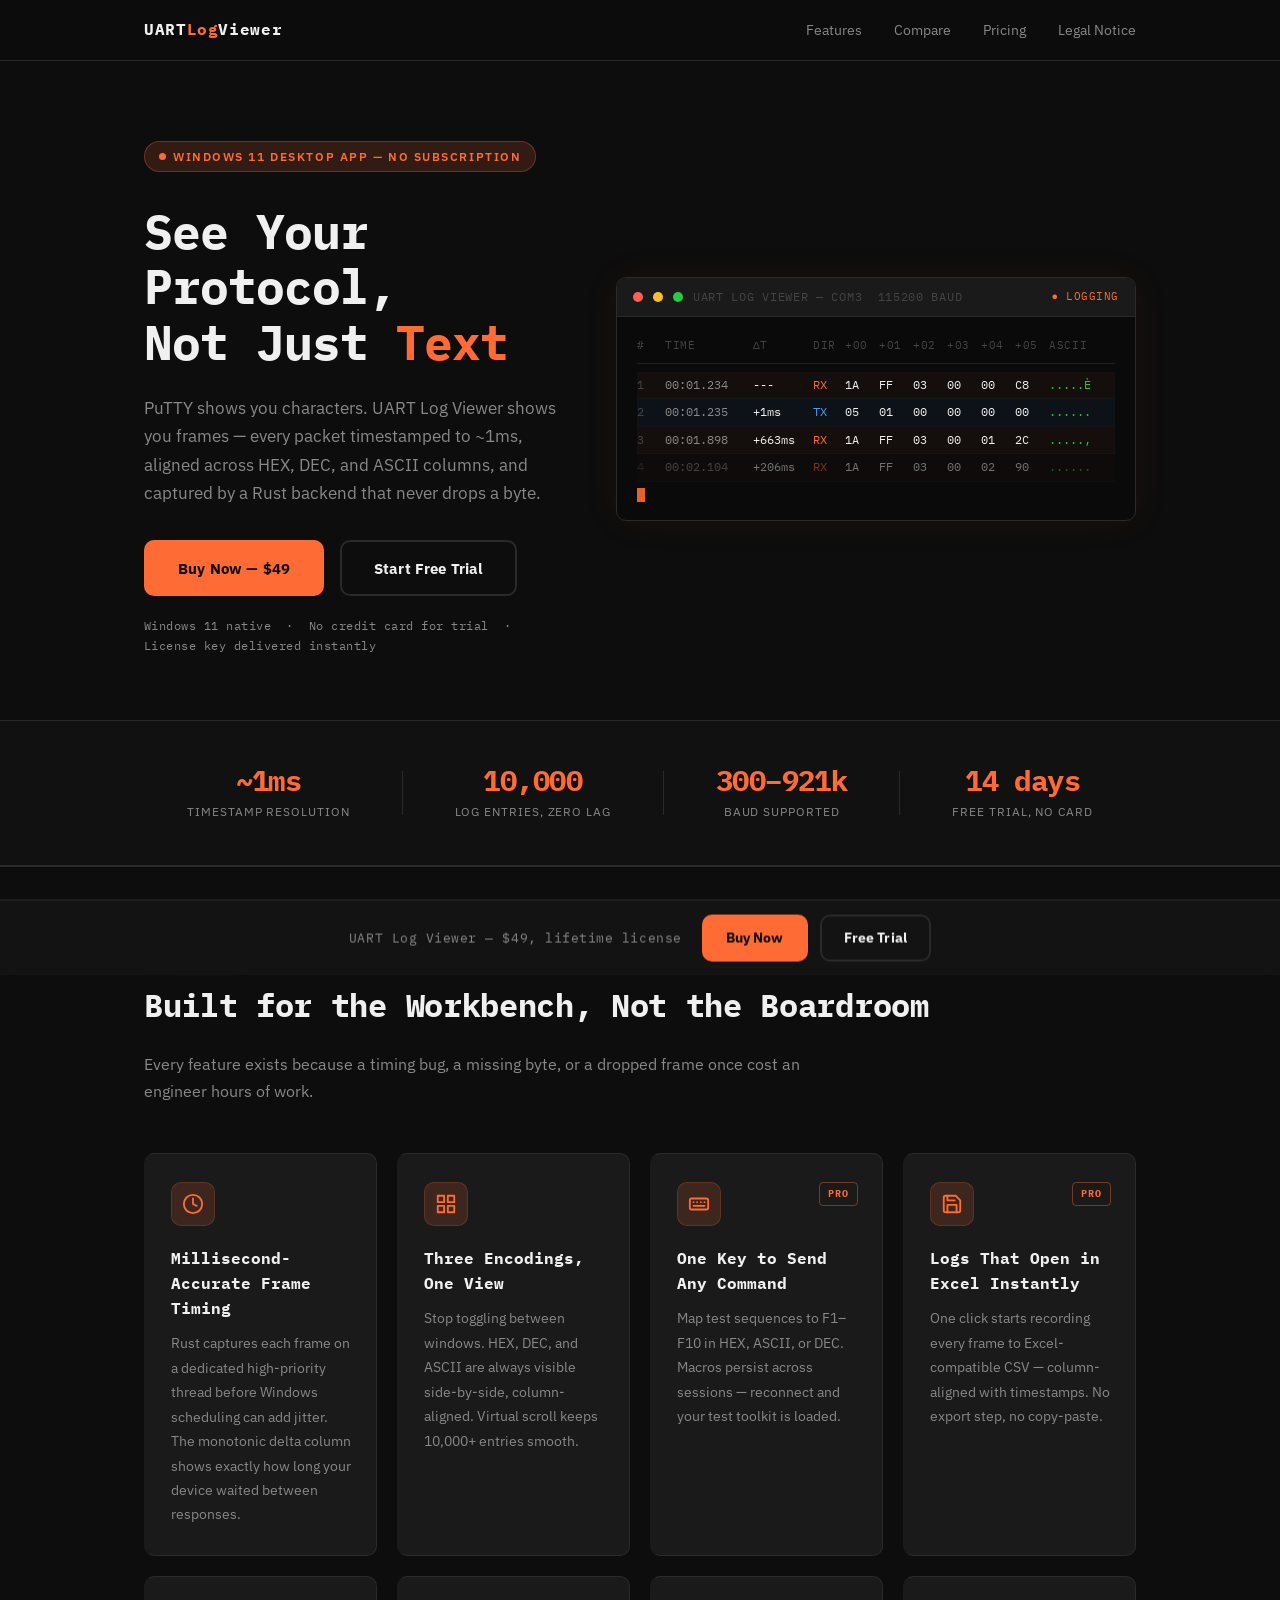
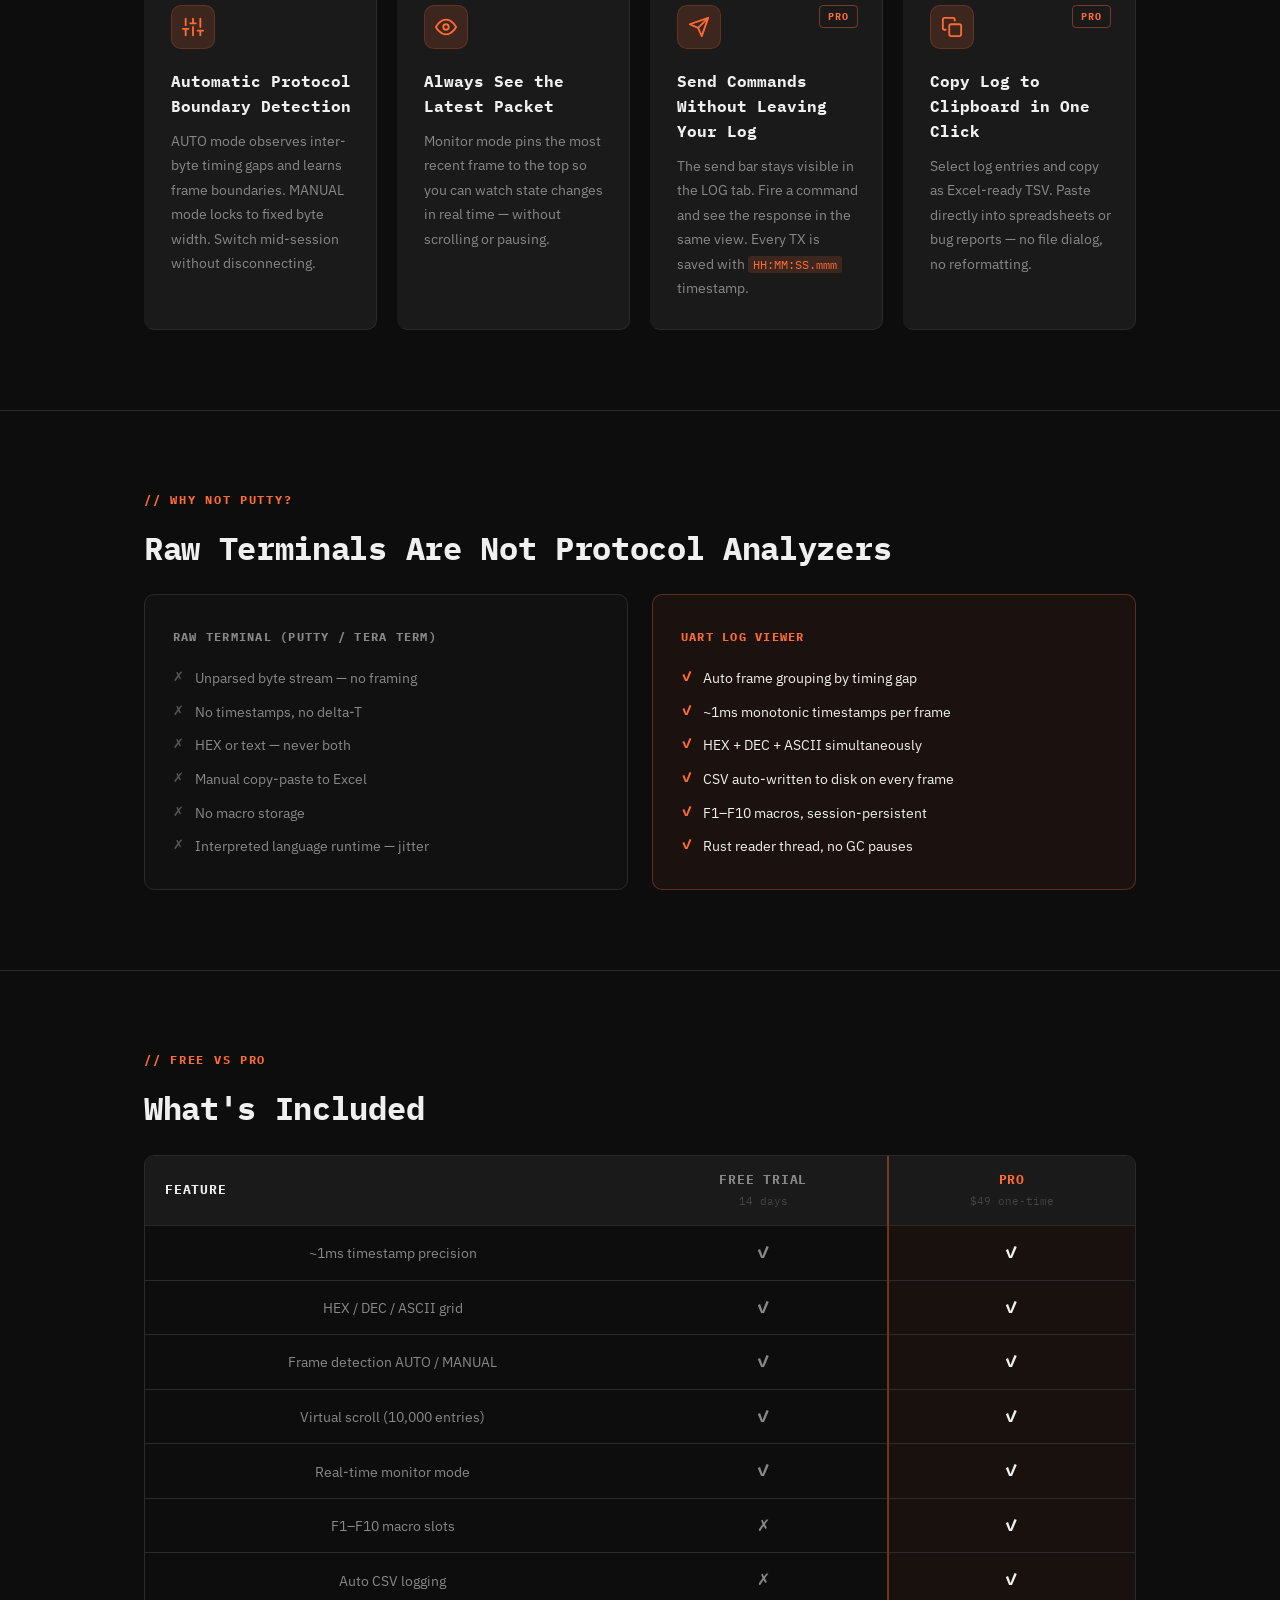
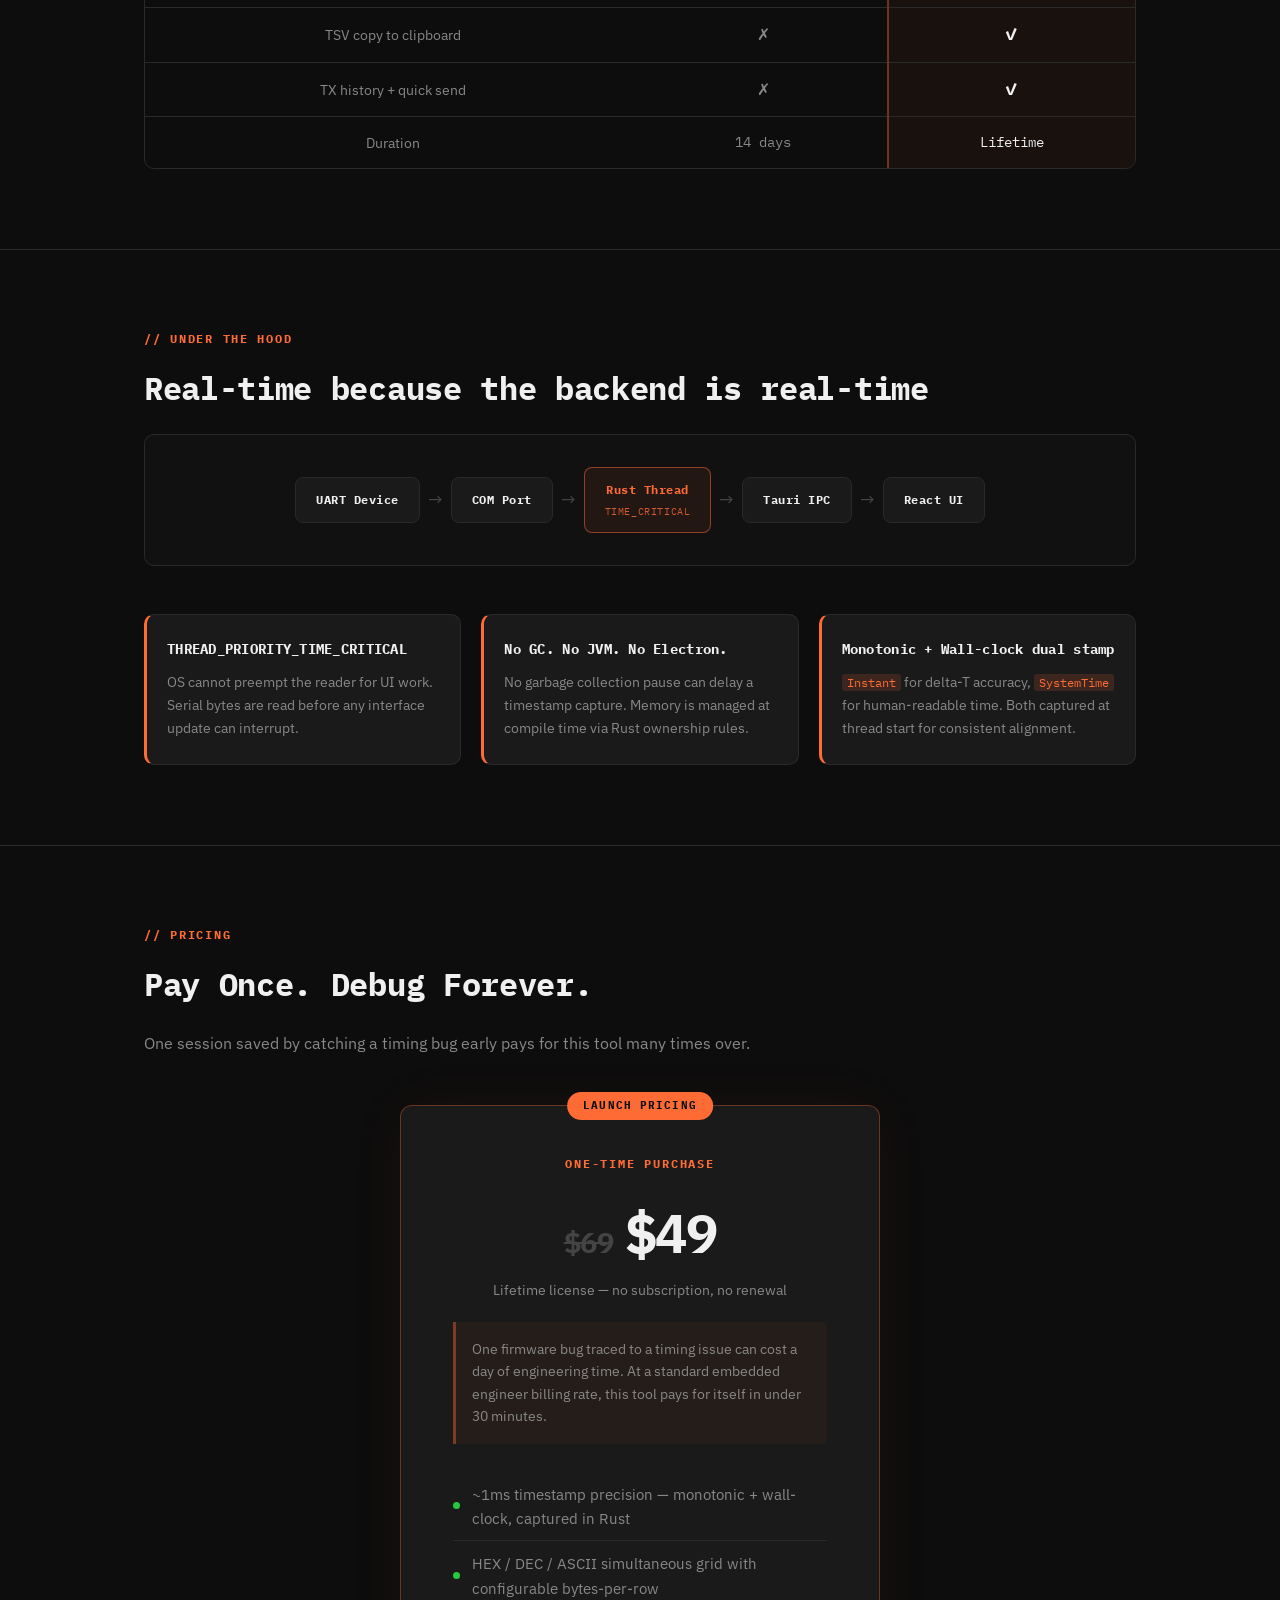
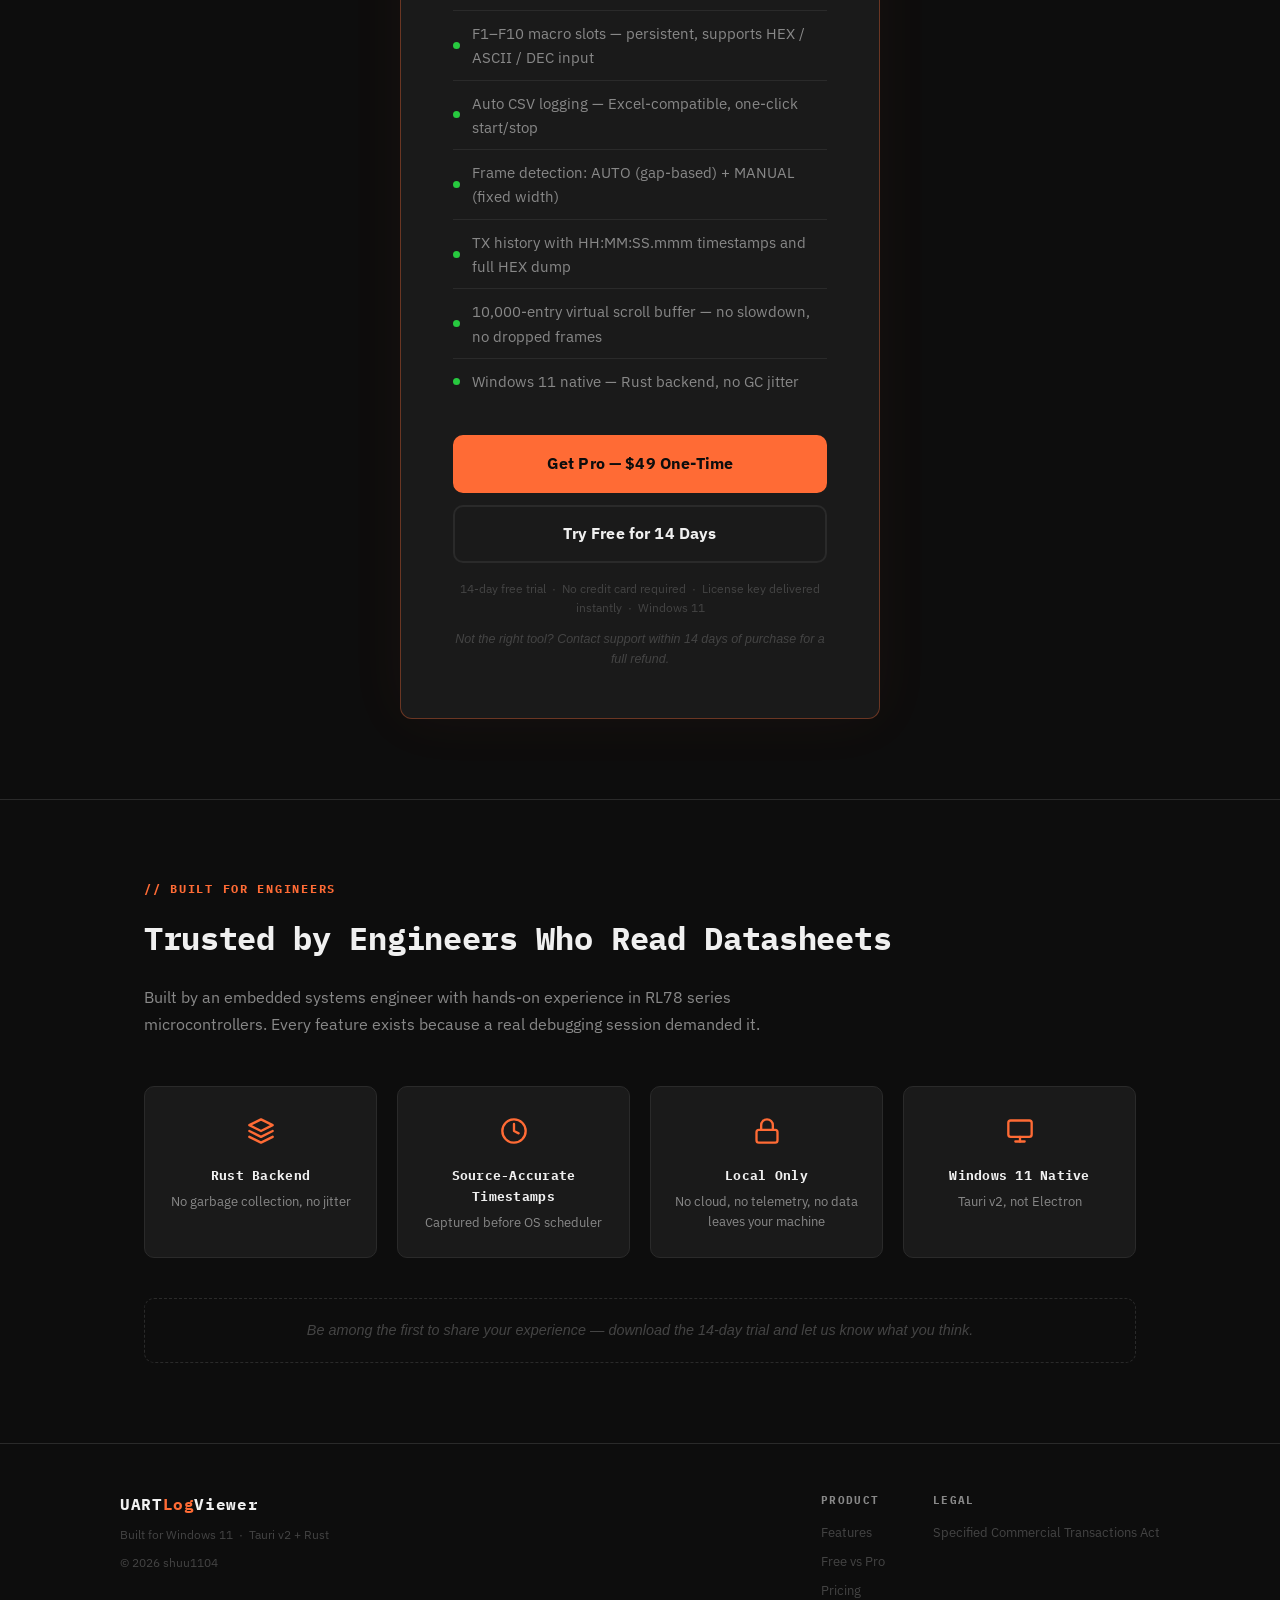
==== commit 0859515e: ":poop:" ====
--- a/index.html
+++ b/index.html
@@ -3,21 +3,26 @@
 <head>
   <meta charset="UTF-8">
   <meta name="viewport" content="width=device-width, initial-scale=1.0">
-  <title>UART Log Viewer — Serial Monitor for Embedded Engineers</title>
-  <meta name="description" content="~1ms UART serial monitor with HEX/DEC/ASCII grid, F1–F10 macros, and auto CSV logging. Built in Rust for Windows 11. $49 one-time, 14-day free trial.">
+  <title>UART Log Viewer — Serial Monitor for Windows</title>
+  <meta name="description" content="Real-time UART serial monitor with ~1ms timestamps, HEX/DEC/ASCII grid, F1–F10 macros &amp; auto CSV logging. Windows 11 native. $49 one-time. 14-day free trial.">
+  <meta property="og:title" content="UART Log Viewer — Serial Monitor for Embedded Engineers">
+  <meta property="og:description" content="Stop guessing. See every UART frame timestamped to ~1ms, aligned in HEX/DEC/ASCII, and ready to export. Built in Rust for Windows 11. $49 one-time license.">
+  <meta property="og:type" content="website">
   <link rel="preconnect" href="https://fonts.googleapis.com">
   <link rel="preconnect" href="https://fonts.gstatic.com" crossorigin>
   <link href="https://fonts.googleapis.com/css2?family=IBM+Plex+Mono:wght@400;600&family=IBM+Plex+Sans:wght@400;500;700&display=swap" rel="stylesheet">
   <link rel="stylesheet" href="style.css">
+  <noscript><style>.reveal { opacity: 1 !important; transform: none !important; }</style></noscript>
 </head>
 <body>
 
   <!-- Navigation -->
-  <nav class="nav">
+  <nav class="nav" aria-label="Main navigation">
     <div class="nav-inner">
       <a href="index.html" class="nav-logo">UART<span>Log</span>Viewer</a>
       <ul class="nav-links">
         <li><a href="#features">Features</a></li>
+        <li><a href="#compare">Compare</a></li>
         <li><a href="#pricing">Pricing</a></li>
         <li><a href="tokushoho.html">Legal Notice</a></li>
       </ul>
@@ -27,26 +32,26 @@
   <!-- Hero -->
   <div class="hero">
     <div class="hero-content">
-      <span class="hero-eyebrow">Windows 11 Desktop App</span>
-      <h1 class="hero-title">Real-Time <span class="accent">UART</span> Monitoring<br>for Embedded Engineers</h1>
-      <p class="hero-subtitle">PuTTY shows you text. UART Log Viewer shows you protocol.<br>Every frame arrives timestamped to ~1ms, aligned in HEX&nbsp;/&nbsp;DEC&nbsp;/&nbsp;ASCII, and ready to export &mdash; all from a Rust backend that never drops a byte.</p>
+      <span class="hero-eyebrow">Windows 11 Desktop App — No Subscription</span>
+      <h1 class="hero-title">See Your Protocol,<br>Not Just <span class="accent">Text</span></h1>
+      <p class="hero-subtitle">PuTTY shows you characters. UART Log Viewer shows you frames &mdash; every packet timestamped to ~1ms, aligned across HEX, DEC, and ASCII columns, and captured by a Rust backend that never drops a byte.</p>
       <div class="hero-cta">
-        <a href="#pricing" class="btn btn-primary">Start Free Trial</a>
-        <a href="#pricing" class="btn btn-outline">Buy Now &mdash; $49</a>
-      </div>
-      <p class="hero-platform">Windows 11 native &nbsp;&middot;&nbsp; No subscription &nbsp;&middot;&nbsp; $49 one-time license</p>
+        <a href="#pricing" class="btn btn-primary">Buy Now &mdash; $49</a>
+        <a href="#pricing" class="btn btn-outline">Start Free Trial</a>
+      </div>
+      <p class="hero-platform">Windows 11 native &nbsp;&middot;&nbsp; No credit card for trial &nbsp;&middot;&nbsp; License key delivered instantly</p>
     </div>
     <div class="hero-visual">
       <!-- Terminal mock -->
       <div class="hero-terminal" role="img" aria-label="Sample UART log output showing grid columns with HEX bytes, timestamps, direction, and ASCII">
-        <div class="terminal-titlebar">
-          <span class="terminal-dot"></span>
-          <span class="terminal-dot"></span>
-          <span class="terminal-dot"></span>
+        <div class="terminal-titlebar" aria-hidden="true">
+          <span class="terminal-dot terminal-dot-red"></span>
+          <span class="terminal-dot terminal-dot-yellow"></span>
+          <span class="terminal-dot terminal-dot-green"></span>
           <span class="terminal-title">UART Log Viewer &mdash; COM3 &nbsp;115200 baud</span>
           <span class="terminal-status">&#9679; LOGGING</span>
         </div>
-        <div class="terminal-body">
+        <div class="terminal-body" aria-hidden="true">
           <div class="terminal-header-row">
             <span>#</span>
             <span>TIME</span>
@@ -99,6 +104,22 @@
             <span class="t-hex">2C</span>
             <span class="t-ascii">.....,</span>
           </div>
+          <div class="terminal-row terminal-row-rx terminal-row-faded">
+            <span class="t-row-num">4</span>
+            <span class="t-time">00:02.104</span>
+            <span class="t-delta">+206ms</span>
+            <span class="t-dir-rx">RX</span>
+            <span class="t-hex">1A</span>
+            <span class="t-hex">FF</span>
+            <span class="t-hex">03</span>
+            <span class="t-hex">00</span>
+            <span class="t-hex">02</span>
+            <span class="t-hex">90</span>
+            <span class="t-ascii">......</span>
+          </div>
+          <div class="terminal-row terminal-cursor-row">
+            <span class="terminal-cursor"></span>
+          </div>
         </div>
       </div>
     </div>
@@ -118,8 +139,8 @@
       </div>
       <div class="spec-divider"></div>
       <div class="spec-item">
-        <span class="spec-val">F1&ndash;F10</span>
-        <span class="spec-label">Persistent Macros</span>
+        <span class="spec-val">300&ndash;921k</span>
+        <span class="spec-label">Baud Supported</span>
       </div>
       <div class="spec-divider"></div>
       <div class="spec-item">
@@ -134,57 +155,241 @@
   <!-- Features -->
   <section id="features">
     <p class="section-label">// Features</p>
-    <h2 class="section-title">Built for the workbench, not the boardroom</h2>
+    <h2 class="section-title">Built for the Workbench, Not the Boardroom</h2>
+    <p class="section-subhead">Every feature exists because a timing bug, a missing byte, or a dropped frame once cost an engineer hours of work.</p>
     <div class="features-grid">
 
-      <div class="feature-card">
-        <div class="feature-icon-wrap" aria-hidden="true">
-          <svg viewBox="0 0 24 24"><circle cx="12" cy="12" r="10"/><polyline points="12 6 12 12 16 14"/></svg>
-        </div>
-        <h3 class="feature-title">~1ms Timestamp Precision</h3>
-        <p class="feature-desc">Captured at the Rust reader thread before OS scheduling can intervene, every frame carries a monotonic delta (&Delta;T) so you can spot timing violations at a glance.</p>
-      </div>
-
-      <div class="feature-card">
-        <div class="feature-icon-wrap" aria-hidden="true">
-          <svg viewBox="0 0 24 24"><rect x="3" y="3" width="7" height="7"/><rect x="14" y="3" width="7" height="7"/><rect x="14" y="14" width="7" height="7"/><rect x="3" y="14" width="7" height="7"/></svg>
-        </div>
-        <h3 class="feature-title">HEX / DEC / ASCII Grid</h3>
-        <p class="feature-desc">Stop toggling between views &mdash; see all three encodings simultaneously, aligned to configurable bytes-per-row width. Virtual scroll handles 10,000+ entries without a stutter.</p>
-      </div>
-
-      <div class="feature-card">
-        <div class="feature-icon-wrap" aria-hidden="true">
-          <svg viewBox="0 0 24 24"><rect x="2" y="6" width="20" height="12" rx="2" ry="2"/><line x1="6" y1="10" x2="6" y2="10"/><line x1="10" y1="10" x2="10" y2="10"/><line x1="14" y1="10" x2="14" y2="10"/><line x1="18" y1="10" x2="18" y2="10"/><line x1="6" y1="14" x2="18" y2="14"/></svg>
-        </div>
-        <h3 class="feature-title">F1&ndash;F10 Macro Slots</h3>
-        <p class="feature-desc">Store up to 10 commands in HEX, ASCII, or DEC format and fire them with a single function key. Slots persist across sessions &mdash; your test sequences are ready the moment you reconnect.</p>
-      </div>
-
-      <div class="feature-card">
-        <div class="feature-icon-wrap" aria-hidden="true">
-          <svg viewBox="0 0 24 24"><path d="M19 21H5a2 2 0 0 1-2-2V5a2 2 0 0 1 2-2h11l5 5v11a2 2 0 0 1-2 2z"/><polyline points="17 21 17 13 7 13 7 21"/><polyline points="7 3 7 8 15 8"/></svg>
-        </div>
-        <h3 class="feature-title">Auto CSV Logging</h3>
-        <p class="feature-desc">Every received frame is written to disk automatically in CSV format with configurable column width. Open directly in Excel &mdash; no exporting, no copy-paste, no conversion.</p>
-      </div>
-
-      <div class="feature-card">
-        <div class="feature-icon-wrap" aria-hidden="true">
-          <svg viewBox="0 0 24 24"><line x1="4" y1="21" x2="4" y2="14"/><line x1="4" y1="10" x2="4" y2="3"/><line x1="12" y1="21" x2="12" y2="12"/><line x1="12" y1="8" x2="12" y2="3"/><line x1="20" y1="21" x2="20" y2="16"/><line x1="20" y1="12" x2="20" y2="3"/><line x1="1" y1="14" x2="7" y2="14"/><line x1="9" y1="8" x2="15" y2="8"/><line x1="17" y1="16" x2="23" y2="16"/></svg>
-        </div>
-        <h3 class="feature-title">Frame Detection AUTO / MANUAL</h3>
-        <p class="feature-desc">AUTO mode learns packet boundaries from inter-byte timing gaps. MANUAL mode locks to a fixed byte width. Switch mid-session without disconnecting or losing your log.</p>
-      </div>
-
-      <div class="feature-card">
-        <div class="feature-icon-wrap" aria-hidden="true">
-          <svg viewBox="0 0 24 24"><line x1="22" y1="2" x2="11" y2="13"/><polygon points="22 2 15 22 11 13 2 9 22 2"/></svg>
-        </div>
-        <h3 class="feature-title">TX History &amp; Quick Send</h3>
-        <p class="feature-desc">Every transmission is logged with a <code>HH:MM:SS.mmm</code> timestamp and full HEX dump. The send bar stays visible in the LOG tab &mdash; fire a command without leaving your log view.</p>
-      </div>
-
+      <div class="feature-card reveal">
+        <div class="feature-card-header">
+          <div class="feature-icon-wrap" aria-hidden="true">
+            <svg viewBox="0 0 24 24"><circle cx="12" cy="12" r="10"/><polyline points="12 6 12 12 16 14"/></svg>
+          </div>
+        </div>
+        <h3 class="feature-title">Millisecond-Accurate Frame Timing</h3>
+        <p class="feature-desc">Rust captures each frame on a dedicated high-priority thread before Windows scheduling can add jitter. The monotonic delta column shows exactly how long your device waited between responses.</p>
+      </div>
+
+      <div class="feature-card reveal">
+        <div class="feature-card-header">
+          <div class="feature-icon-wrap" aria-hidden="true">
+            <svg viewBox="0 0 24 24"><rect x="3" y="3" width="7" height="7"/><rect x="14" y="3" width="7" height="7"/><rect x="14" y="14" width="7" height="7"/><rect x="3" y="14" width="7" height="7"/></svg>
+          </div>
+        </div>
+        <h3 class="feature-title">Three Encodings, One View</h3>
+        <p class="feature-desc">Stop toggling between windows. HEX, DEC, and ASCII are always visible side-by-side, column-aligned. Virtual scroll keeps 10,000+ entries smooth.</p>
+      </div>
+
+      <div class="feature-card reveal">
+        <div class="feature-card-header">
+          <div class="feature-icon-wrap" aria-hidden="true">
+            <svg viewBox="0 0 24 24"><rect x="2" y="6" width="20" height="12" rx="2" ry="2"/><line x1="6" y1="10" x2="6" y2="10"/><line x1="10" y1="10" x2="10" y2="10"/><line x1="14" y1="10" x2="14" y2="10"/><line x1="18" y1="10" x2="18" y2="10"/><line x1="6" y1="14" x2="18" y2="14"/></svg>
+          </div>
+          <span class="feature-pro-badge">PRO</span>
+        </div>
+        <h3 class="feature-title">One Key to Send Any Command</h3>
+        <p class="feature-desc">Map test sequences to F1&ndash;F10 in HEX, ASCII, or DEC. Macros persist across sessions &mdash; reconnect and your test toolkit is loaded.</p>
+      </div>
+
+      <div class="feature-card reveal">
+        <div class="feature-card-header">
+          <div class="feature-icon-wrap" aria-hidden="true">
+            <svg viewBox="0 0 24 24"><path d="M19 21H5a2 2 0 0 1-2-2V5a2 2 0 0 1 2-2h11l5 5v11a2 2 0 0 1-2 2z"/><polyline points="17 21 17 13 7 13 7 21"/><polyline points="7 3 7 8 15 8"/></svg>
+          </div>
+          <span class="feature-pro-badge">PRO</span>
+        </div>
+        <h3 class="feature-title">Logs That Open in Excel Instantly</h3>
+        <p class="feature-desc">One click starts recording every frame to Excel-compatible CSV &mdash; column-aligned with timestamps. No export step, no copy-paste.</p>
+      </div>
+
+      <div class="feature-card reveal">
+        <div class="feature-card-header">
+          <div class="feature-icon-wrap" aria-hidden="true">
+            <svg viewBox="0 0 24 24"><line x1="4" y1="21" x2="4" y2="14"/><line x1="4" y1="10" x2="4" y2="3"/><line x1="12" y1="21" x2="12" y2="12"/><line x1="12" y1="8" x2="12" y2="3"/><line x1="20" y1="21" x2="20" y2="16"/><line x1="20" y1="12" x2="20" y2="3"/><line x1="1" y1="14" x2="7" y2="14"/><line x1="9" y1="8" x2="15" y2="8"/><line x1="17" y1="16" x2="23" y2="16"/></svg>
+          </div>
+        </div>
+        <h3 class="feature-title">Automatic Protocol Boundary Detection</h3>
+        <p class="feature-desc">AUTO mode observes inter-byte timing gaps and learns frame boundaries. MANUAL mode locks to fixed byte width. Switch mid-session without disconnecting.</p>
+      </div>
+
+      <div class="feature-card reveal">
+        <div class="feature-card-header">
+          <div class="feature-icon-wrap" aria-hidden="true">
+            <svg viewBox="0 0 24 24"><path d="M1 12s4-8 11-8 11 8 11 8-4 8-11 8-11-8-11-8z"/><circle cx="12" cy="12" r="3"/></svg>
+          </div>
+        </div>
+        <h3 class="feature-title">Always See the Latest Packet</h3>
+        <p class="feature-desc">Monitor mode pins the most recent frame to the top so you can watch state changes in real time &mdash; without scrolling or pausing.</p>
+      </div>
+
+      <div class="feature-card reveal">
+        <div class="feature-card-header">
+          <div class="feature-icon-wrap" aria-hidden="true">
+            <svg viewBox="0 0 24 24"><line x1="22" y1="2" x2="11" y2="13"/><polygon points="22 2 15 22 11 13 2 9 22 2"/></svg>
+          </div>
+          <span class="feature-pro-badge">PRO</span>
+        </div>
+        <h3 class="feature-title">Send Commands Without Leaving Your Log</h3>
+        <p class="feature-desc">The send bar stays visible in the LOG tab. Fire a command and see the response in the same view. Every TX is saved with <code>HH:MM:SS.mmm</code> timestamp.</p>
+      </div>
+
+      <div class="feature-card reveal">
+        <div class="feature-card-header">
+          <div class="feature-icon-wrap" aria-hidden="true">
+            <svg viewBox="0 0 24 24"><rect x="9" y="9" width="13" height="13" rx="2" ry="2"/><path d="M5 15H4a2 2 0 0 1-2-2V4a2 2 0 0 1 2-2h9a2 2 0 0 1 2 2v1"/></svg>
+          </div>
+          <span class="feature-pro-badge">PRO</span>
+        </div>
+        <h3 class="feature-title">Copy Log to Clipboard in One Click</h3>
+        <p class="feature-desc">Select log entries and copy as Excel-ready TSV. Paste directly into spreadsheets or bug reports &mdash; no file dialog, no reformatting.</p>
+      </div>
+
+    </div>
+  </section>
+
+  <hr class="divider">
+
+  <!-- Why Not PuTTY -->
+  <section id="compare">
+    <p class="section-label">// Why Not PuTTY?</p>
+    <h2 class="section-title">Raw Terminals Are Not Protocol Analyzers</h2>
+    <div class="vs-grid">
+      <div class="vs-panel vs-panel-old reveal">
+        <p class="vs-panel-label">Raw Terminal (PuTTY / Tera Term)</p>
+        <ul class="vs-list">
+          <li class="vs-item-bad">Unparsed byte stream &mdash; no framing</li>
+          <li class="vs-item-bad">No timestamps, no delta-T</li>
+          <li class="vs-item-bad">HEX or text &mdash; never both</li>
+          <li class="vs-item-bad">Manual copy-paste to Excel</li>
+          <li class="vs-item-bad">No macro storage</li>
+          <li class="vs-item-bad">Interpreted language runtime &mdash; jitter</li>
+        </ul>
+      </div>
+      <div class="vs-panel vs-panel-new reveal">
+        <p class="vs-panel-label">UART Log Viewer</p>
+        <ul class="vs-list">
+          <li class="vs-item-good">Auto frame grouping by timing gap</li>
+          <li class="vs-item-good">~1ms monotonic timestamps per frame</li>
+          <li class="vs-item-good">HEX + DEC + ASCII simultaneously</li>
+          <li class="vs-item-good">CSV auto-written to disk on every frame</li>
+          <li class="vs-item-good">F1&ndash;F10 macros, session-persistent</li>
+          <li class="vs-item-good">Rust reader thread, no GC pauses</li>
+        </ul>
+      </div>
+    </div>
+  </section>
+
+  <hr class="divider">
+
+  <!-- Free vs Pro Comparison Table -->
+  <section id="free-vs-pro">
+    <p class="section-label">// Free vs Pro</p>
+    <h2 class="section-title">What's Included</h2>
+    <div class="compare-table-wrap reveal" tabindex="0">
+      <table class="compare-table" role="table">
+        <thead>
+          <tr>
+            <th class="compare-feature-col">Feature</th>
+            <th class="compare-free-col">Free Trial<br><span class="compare-col-sub">14 days</span></th>
+            <th class="compare-pro-col">Pro<br><span class="compare-col-sub">$49 one-time</span></th>
+          </tr>
+        </thead>
+        <tbody>
+          <tr>
+            <td>~1ms timestamp precision</td>
+            <td class="compare-check">&#10003;</td>
+            <td class="compare-check compare-pro-col">&#10003;</td>
+          </tr>
+          <tr>
+            <td>HEX / DEC / ASCII grid</td>
+            <td class="compare-check">&#10003;</td>
+            <td class="compare-check compare-pro-col">&#10003;</td>
+          </tr>
+          <tr>
+            <td>Frame detection AUTO / MANUAL</td>
+            <td class="compare-check">&#10003;</td>
+            <td class="compare-check compare-pro-col">&#10003;</td>
+          </tr>
+          <tr>
+            <td>Virtual scroll (10,000 entries)</td>
+            <td class="compare-check">&#10003;</td>
+            <td class="compare-check compare-pro-col">&#10003;</td>
+          </tr>
+          <tr>
+            <td>Real-time monitor mode</td>
+            <td class="compare-check">&#10003;</td>
+            <td class="compare-check compare-pro-col">&#10003;</td>
+          </tr>
+          <tr>
+            <td>F1&ndash;F10 macro slots</td>
+            <td class="compare-cross">&#10007;</td>
+            <td class="compare-check compare-pro-col">&#10003;</td>
+          </tr>
+          <tr>
+            <td>Auto CSV logging</td>
+            <td class="compare-cross">&#10007;</td>
+            <td class="compare-check compare-pro-col">&#10003;</td>
+          </tr>
+          <tr>
+            <td>TSV copy to clipboard</td>
+            <td class="compare-cross">&#10007;</td>
+            <td class="compare-check compare-pro-col">&#10003;</td>
+          </tr>
+          <tr>
+            <td>TX history + quick send</td>
+            <td class="compare-cross">&#10007;</td>
+            <td class="compare-check compare-pro-col">&#10003;</td>
+          </tr>
+          <tr class="compare-duration-row">
+            <td>Duration</td>
+            <td class="compare-duration">14 days</td>
+            <td class="compare-duration compare-pro-col">Lifetime</td>
+          </tr>
+        </tbody>
+      </table>
+    </div>
+  </section>
+
+  <hr class="divider">
+
+  <!-- Architecture Section -->
+  <section id="architecture">
+    <p class="section-label">// Under the Hood</p>
+    <h2 class="section-title">Real-time because the backend is real-time</h2>
+    <div class="arch-flow" aria-label="Architecture data flow diagram">
+      <div class="arch-node">
+        <span class="arch-node-label">UART Device</span>
+      </div>
+      <div class="arch-arrow" aria-hidden="true">&#8594;</div>
+      <div class="arch-node">
+        <span class="arch-node-label">COM Port</span>
+      </div>
+      <div class="arch-arrow" aria-hidden="true">&#8594;</div>
+      <div class="arch-node arch-node-highlight">
+        <span class="arch-node-label">Rust Thread</span>
+        <span class="arch-node-sub">TIME_CRITICAL</span>
+      </div>
+      <div class="arch-arrow" aria-hidden="true">&#8594;</div>
+      <div class="arch-node">
+        <span class="arch-node-label">Tauri IPC</span>
+      </div>
+      <div class="arch-arrow" aria-hidden="true">&#8594;</div>
+      <div class="arch-node">
+        <span class="arch-node-label">React UI</span>
+      </div>
+    </div>
+    <div class="arch-facts">
+      <div class="arch-fact reveal">
+        <p class="arch-fact-title">THREAD_PRIORITY_TIME_CRITICAL</p>
+        <p class="arch-fact-desc">OS cannot preempt the reader for UI work. Serial bytes are read before any interface update can interrupt.</p>
+      </div>
+      <div class="arch-fact reveal">
+        <p class="arch-fact-title">No GC. No JVM. No Electron.</p>
+        <p class="arch-fact-desc">No garbage collection pause can delay a timestamp capture. Memory is managed at compile time via Rust ownership rules.</p>
+      </div>
+      <div class="arch-fact reveal">
+        <p class="arch-fact-title">Monotonic + Wall-clock dual stamp</p>
+        <p class="arch-fact-desc"><code>Instant</code> for delta-T accuracy, <code>SystemTime</code> for human-readable time. Both captured at thread start for consistent alignment.</p>
+      </div>
     </div>
   </section>
 
@@ -193,13 +398,18 @@
   <!-- Pricing -->
   <section id="pricing">
     <p class="section-label">// Pricing</p>
-    <h2 class="section-title">Pay once. Debug forever.</h2>
+    <h2 class="section-title">Pay Once. Debug Forever.</h2>
+    <p class="section-subhead">One session saved by catching a timing bug early pays for this tool many times over.</p>
     <div class="pricing-wrapper">
       <div class="pricing-card">
-        <span class="pricing-badge">Pro License</span>
+        <span class="pricing-badge">Launch Pricing</span>
         <p class="pricing-label">One-Time Purchase</p>
-        <p class="pricing-price">$49</p>
+        <div class="pricing-price-row">
+          <span class="pricing-price-old">$69</span>
+          <span class="pricing-price">$49</span>
+        </div>
         <p class="pricing-price-note">Lifetime license &mdash; no subscription, no renewal</p>
+        <p class="pricing-value-anchor">One firmware bug traced to a timing issue can cost a day of engineering time. At a standard embedded engineer billing rate, this tool pays for itself in under 30 minutes.</p>
         <ul class="pricing-features">
           <li>~1ms timestamp precision &mdash; monotonic + wall-clock, captured in Rust</li>
           <li>HEX / DEC / ASCII simultaneous grid with configurable bytes-per-row</li>
@@ -210,24 +420,138 @@
           <li>10,000-entry virtual scroll buffer &mdash; no slowdown, no dropped frames</li>
           <li>Windows 11 native &mdash; Rust backend, no GC jitter</li>
         </ul>
-        <a href="#" class="btn btn-primary">Buy Now &mdash; $49</a>
-        <p class="pricing-trial-note">14-day free trial. No credit card required. License key delivered instantly.</p>
-      </div>
-    </div>
+        <a href="#pricing" class="btn btn-primary">Get Pro &mdash; $49 One-Time</a>
+        <a href="#pricing" class="btn btn-outline pricing-trial-btn">Try Free for 14 Days</a>
+        <p class="pricing-trial-note">14-day free trial &nbsp;&middot;&nbsp; No credit card required &nbsp;&middot;&nbsp; License key delivered instantly &nbsp;&middot;&nbsp; Windows 11</p>
+        <p class="pricing-refund">Not the right tool? Contact support within 14 days of purchase for a full refund.</p>
+      </div>
+    </div>
+  </section>
+
+  <hr class="divider">
+
+  <!-- Trust Section -->
+  <section id="trust">
+    <p class="section-label">// Built for Engineers</p>
+    <h2 class="section-title">Trusted by Engineers Who Read Datasheets</h2>
+    <p class="trust-credibility">Built by an embedded systems engineer with hands-on experience in RL78 series microcontrollers. Every feature exists because a real debugging session demanded it.</p>
+    <div class="trust-badges">
+      <div class="trust-badge reveal">
+        <div class="trust-badge-icon" aria-hidden="true">
+          <svg viewBox="0 0 24 24"><path d="M12 2L2 7l10 5 10-5-10-5z"/><path d="M2 17l10 5 10-5"/><path d="M2 12l10 5 10-5"/></svg>
+        </div>
+        <p class="trust-badge-label">Rust Backend</p>
+        <p class="trust-badge-sub">No garbage collection, no jitter</p>
+      </div>
+      <div class="trust-badge reveal">
+        <div class="trust-badge-icon" aria-hidden="true">
+          <svg viewBox="0 0 24 24"><circle cx="12" cy="12" r="10"/><polyline points="12 6 12 12 16 14"/></svg>
+        </div>
+        <p class="trust-badge-label">Source-Accurate Timestamps</p>
+        <p class="trust-badge-sub">Captured before OS scheduler</p>
+      </div>
+      <div class="trust-badge reveal">
+        <div class="trust-badge-icon" aria-hidden="true">
+          <svg viewBox="0 0 24 24"><rect x="3" y="11" width="18" height="11" rx="2" ry="2"/><path d="M7 11V7a5 5 0 0 1 10 0v4"/></svg>
+        </div>
+        <p class="trust-badge-label">Local Only</p>
+        <p class="trust-badge-sub">No cloud, no telemetry, no data leaves your machine</p>
+      </div>
+      <div class="trust-badge reveal">
+        <div class="trust-badge-icon" aria-hidden="true">
+          <svg viewBox="0 0 24 24"><rect x="2" y="3" width="20" height="14" rx="2" ry="2"/><line x1="8" y1="21" x2="16" y2="21"/><line x1="12" y1="17" x2="12" y2="21"/></svg>
+        </div>
+        <p class="trust-badge-label">Windows 11 Native</p>
+        <p class="trust-badge-sub">Tauri v2, not Electron</p>
+      </div>
+    </div>
+    <p class="trust-placeholder">Be among the first to share your experience &mdash; download the 14-day trial and let us know what you think.</p>
   </section>
 
   <!-- Footer -->
   <footer>
-    <div class="footer-inner">
-      <div class="footer-left">
+    <div class="footer-inner footer-structured">
+      <div class="footer-brand">
+        <a href="index.html" class="nav-logo">UART<span>Log</span>Viewer</a>
+        <p class="footer-tagline">Built for Windows 11 &nbsp;&middot;&nbsp; Tauri v2 + Rust</p>
         <p class="footer-copy">&copy; 2026 shuu1104</p>
-        <p class="footer-tagline">Built for Windows 11 &nbsp;&middot;&nbsp; Tauri v2 + Rust</p>
-      </div>
-      <nav class="footer-links" aria-label="Footer links">
-        <a href="tokushoho.html">Specified Commercial Transactions Act</a>
-      </nav>
+      </div>
+      <div class="footer-cols">
+        <div class="footer-col">
+          <p class="footer-col-heading">Product</p>
+          <nav aria-label="Product links">
+            <a href="#features">Features</a>
+            <a href="#free-vs-pro">Free vs Pro</a>
+            <a href="#pricing">Pricing</a>
+          </nav>
+        </div>
+        <div class="footer-col">
+          <p class="footer-col-heading">Legal</p>
+          <nav aria-label="Legal links">
+            <a href="tokushoho.html">Specified Commercial Transactions Act</a>
+          </nav>
+        </div>
+      </div>
     </div>
   </footer>
+
+  <!-- Sticky CTA Bar -->
+  <div class="sticky-cta" id="sticky-cta" aria-hidden="true" aria-label="Purchase prompt">
+    <span class="sticky-cta-text">UART Log Viewer &mdash; $49, lifetime license</span>
+    <div class="sticky-cta-buttons">
+      <a href="#pricing" class="btn btn-primary sticky-btn" tabindex="-1">Buy Now</a>
+      <a href="#pricing" class="btn btn-outline sticky-btn" tabindex="-1">Free Trial</a>
+    </div>
+  </div>
+
+  <script>
+    // Sticky CTA — show after hero scrolls out of view
+    (function () {
+      var hero = document.querySelector('.hero');
+      var bar = document.getElementById('sticky-cta');
+      if (!hero || !bar) return;
+      var stickyBtns = bar.querySelectorAll('.sticky-btn');
+
+      function setVisible(visible) {
+        if (visible) {
+          bar.classList.add('sticky-cta-visible');
+          bar.setAttribute('aria-hidden', 'false');
+          stickyBtns.forEach(function (btn) { btn.setAttribute('tabindex', '0'); });
+        } else {
+          bar.classList.remove('sticky-cta-visible');
+          bar.setAttribute('aria-hidden', 'true');
+          stickyBtns.forEach(function (btn) { btn.setAttribute('tabindex', '-1'); });
+        }
+      }
+
+      if ('IntersectionObserver' in window) {
+        var obs = new IntersectionObserver(function (entries) {
+          setVisible(!entries[0].isIntersecting);
+        }, { threshold: 0 });
+        obs.observe(hero);
+      }
+    })();
+
+    // Scroll reveal animation
+    (function () {
+      var prefersReduced = window.matchMedia('(prefers-reduced-motion: reduce)').matches;
+      if (prefersReduced) return;
+      var els = document.querySelectorAll('.reveal');
+      if (!('IntersectionObserver' in window)) {
+        els.forEach(function (el) { el.classList.add('is-visible'); });
+        return;
+      }
+      var revealObs = new IntersectionObserver(function (entries) {
+        entries.forEach(function (entry) {
+          if (entry.isIntersecting) {
+            entry.target.classList.add('is-visible');
+            revealObs.unobserve(entry.target);
+          }
+        });
+      }, { threshold: 0.1 });
+      els.forEach(function (el) { revealObs.observe(el); });
+    })();
+  </script>
 
 </body>
 </html>
--- a/style.css
+++ b/style.css
@@ -20,7 +20,9 @@
   --text:         #f0f0f0;
   --text-muted:   #888;
   --text-dim:     #444;
-  --green:        #4ade80;
+  --green:        #27c93f;
+  --red:          #ff5f57;
+  --yellow:       #ffbd2e;
   --radius:       10px;
   --max-width:    1040px;
   --font-mono:    'IBM Plex Mono', 'Courier New', 'Consolas', monospace;
@@ -287,6 +289,12 @@
   overflow: hidden;
   text-align: left;
   box-shadow: 0 0 40px rgba(255, 107, 53, 0.06);
+  animation: terminal-glow 4s ease-in-out infinite;
+}
+
+@keyframes terminal-glow {
+  0%, 100% { box-shadow: 0 0 40px rgba(255, 107, 53, 0.06); }
+  50%       { box-shadow: 0 0 60px rgba(255, 107, 53, 0.14); }
 }
 
 .hero-visual .hero-terminal {
@@ -309,7 +317,12 @@
   height: 10px;
   border-radius: 50%;
   background: var(--text-dim);
-}
+  flex-shrink: 0;
+}
+
+.terminal-dot-red    { background: var(--red); }
+.terminal-dot-yellow { background: var(--yellow); }
+.terminal-dot-green  { background: var(--green); }
 
 .terminal-title {
   font-family: var(--font-mono);
@@ -365,8 +378,33 @@
   background-color: rgba(74, 158, 255, 0.06);
 }
 
+.terminal-row-faded {
+  opacity: 0.45;
+}
+
 .terminal-row:last-child {
   border-bottom: none;
+}
+
+.terminal-cursor-row {
+  padding: 6px 0 2px;
+  border-bottom: none;
+  display: flex;
+  align-items: center;
+}
+
+.terminal-cursor {
+  display: inline-block;
+  width: 8px;
+  height: 14px;
+  background: var(--accent);
+  opacity: 0.9;
+  animation: blink-cursor 1.1s step-end infinite;
+}
+
+@keyframes blink-cursor {
+  0%, 100% { opacity: 0.9; }
+  50%       { opacity: 0; }
 }
 
 .t-row-num { color: var(--text-dim); }
@@ -460,9 +498,17 @@
 .section-title {
   font-size: clamp(1.5rem, 3vw, 2rem);
   font-weight: 700;
-  margin-bottom: 52px;
+  margin-bottom: 20px;
   letter-spacing: -0.01em;
   font-family: var(--font-mono);
+}
+
+.section-subhead {
+  font-size: 1rem;
+  color: var(--text-muted);
+  margin-bottom: 48px;
+  max-width: 680px;
+  line-height: 1.7;
 }
 
 /* ----------------------------------------
@@ -481,33 +527,46 @@
 
 .features-grid {
   display: grid;
-  grid-template-columns: repeat(3, 1fr);
+  grid-template-columns: repeat(4, 1fr);
   gap: 20px;
 }
 
-@media (max-width: 720px) {
+@media (max-width: 960px) {
+  .features-grid {
+    grid-template-columns: repeat(2, 1fr);
+  }
+}
+
+@media (max-width: 520px) {
   .features-grid {
     grid-template-columns: 1fr;
   }
 }
 
-@media (min-width: 721px) and (max-width: 900px) {
-  .features-grid {
-    grid-template-columns: repeat(2, 1fr);
-  }
-}
-
 .feature-card {
   background: var(--card);
-  border: 1px solid var(--card-border);
+  border-top: 1px solid var(--card-border);
+  border-right: 1px solid var(--card-border);
+  border-bottom: 1px solid var(--card-border);
+  border-left: 3px solid transparent;
   border-radius: var(--radius);
   padding: 28px 24px;
-  transition: border-color 0.2s, background-color 0.2s;
+  transition: border-left-color 0.2s, background-color 0.2s, transform 0.2s, box-shadow 0.2s;
 }
 
 .feature-card:hover {
-  border-color: rgba(255, 107, 53, 0.4);
+  border-left-color: var(--accent);
   background-color: var(--card-hover);
+  transform: translateY(-3px);
+  box-shadow: 0 8px 24px rgba(255, 107, 53, 0.1);
+}
+
+/* Feature card header: icon + PRO badge row */
+.feature-card-header {
+  display: flex;
+  align-items: flex-start;
+  justify-content: space-between;
+  margin-bottom: 20px;
 }
 
 .feature-icon-wrap {
@@ -519,7 +578,7 @@
   display: flex;
   align-items: center;
   justify-content: center;
-  margin-bottom: 20px;
+  flex-shrink: 0;
 }
 
 .feature-icon-wrap svg {
@@ -532,6 +591,36 @@
   stroke-linejoin: round;
 }
 
+.feature-pro-badge {
+  font-family: var(--font-mono);
+  font-size: 0.6rem;
+  font-weight: 700;
+  letter-spacing: 0.12em;
+  color: var(--accent);
+  border: 1px solid rgba(255, 107, 53, 0.4);
+  border-radius: 4px;
+  padding: 3px 8px;
+  text-transform: uppercase;
+  position: relative;
+  overflow: hidden;
+  transition: background-color 0.2s;
+}
+
+.feature-pro-badge::after {
+  content: '';
+  position: absolute;
+  top: 0;
+  left: -100%;
+  width: 60%;
+  height: 100%;
+  background: linear-gradient(90deg, transparent, rgba(255, 107, 53, 0.18), transparent);
+  transition: left 0.4s ease;
+}
+
+.feature-card:hover .feature-pro-badge::after {
+  left: 160%;
+}
+
 .feature-title {
   font-size: 0.975rem;
   font-weight: 700;
@@ -553,6 +642,312 @@
   background: var(--accent-glow);
   padding: 1px 5px;
   border-radius: 3px;
+}
+
+/* ----------------------------------------
+   Why Not PuTTY — vs-grid
+   ---------------------------------------- */
+
+.vs-grid {
+  display: grid;
+  grid-template-columns: 1fr 1fr;
+  gap: 24px;
+}
+
+@media (max-width: 640px) {
+  .vs-grid {
+    grid-template-columns: 1fr;
+  }
+}
+
+.vs-panel {
+  border-radius: var(--radius);
+  padding: 32px 28px;
+}
+
+.vs-panel-old {
+  background: #111111;
+  border: 1px solid var(--card-border);
+}
+
+.vs-panel-new {
+  background: rgba(255, 107, 53, 0.06);
+  border: 1px solid rgba(255, 107, 53, 0.3);
+}
+
+.vs-panel-label {
+  font-family: var(--font-mono);
+  font-size: 0.78rem;
+  font-weight: 700;
+  letter-spacing: 0.1em;
+  text-transform: uppercase;
+  margin-bottom: 20px;
+  color: var(--text-muted);
+}
+
+.vs-panel-new .vs-panel-label {
+  color: var(--accent);
+}
+
+.vs-list {
+  list-style: none;
+  display: flex;
+  flex-direction: column;
+  gap: 12px;
+}
+
+.vs-item-bad,
+.vs-item-good {
+  font-size: 0.9rem;
+  line-height: 1.5;
+  padding-left: 22px;
+  position: relative;
+}
+
+.vs-item-bad {
+  color: var(--text-muted);
+}
+
+.vs-item-bad::before {
+  content: '✗';
+  position: absolute;
+  left: 0;
+  color: #555;
+  font-size: 0.8rem;
+}
+
+.vs-item-good {
+  color: var(--text);
+}
+
+.vs-item-good::before {
+  content: '✓';
+  position: absolute;
+  left: 0;
+  color: var(--accent);
+  font-size: 0.8rem;
+  font-weight: 700;
+}
+
+/* ----------------------------------------
+   Comparison Table
+   ---------------------------------------- */
+
+.compare-table-wrap {
+  overflow-x: auto;
+  border-radius: var(--radius);
+  border: 1px solid var(--card-border);
+  outline: none;
+}
+
+.compare-table-wrap:focus-visible {
+  outline: 2px solid var(--accent);
+  outline-offset: 2px;
+}
+
+.compare-table {
+  width: 100%;
+  border-collapse: collapse;
+  font-size: 0.9rem;
+}
+
+.compare-table th,
+.compare-table td {
+  padding: 14px 20px;
+  text-align: center;
+  border-bottom: 1px solid var(--card-border);
+  vertical-align: middle;
+}
+
+.compare-table th {
+  background: var(--card);
+  font-family: var(--font-mono);
+  font-size: 0.8rem;
+  font-weight: 700;
+  letter-spacing: 0.06em;
+  text-transform: uppercase;
+  color: var(--text-muted);
+}
+
+.compare-table td {
+  color: var(--text-muted);
+}
+
+.compare-feature-col {
+  text-align: left !important;
+  width: 50%;
+  color: var(--text) !important;
+}
+
+.compare-table td.compare-feature-col {
+  text-align: left;
+  color: var(--text);
+  font-size: 0.9rem;
+}
+
+.compare-free-col {
+  width: 25%;
+}
+
+.compare-pro-col {
+  width: 25%;
+  background-color: rgba(255, 107, 53, 0.05);
+  border-left: 2px solid rgba(255, 107, 53, 0.4) !important;
+  color: var(--text) !important;
+}
+
+.compare-table th.compare-pro-col {
+  color: var(--accent) !important;
+}
+
+.compare-col-sub {
+  display: block;
+  font-size: 0.7rem;
+  font-weight: 400;
+  color: var(--text-dim);
+  margin-top: 3px;
+  text-transform: none;
+  letter-spacing: 0;
+}
+
+.compare-check {
+  color: var(--green);
+  font-size: 1rem;
+  font-weight: 700;
+}
+
+.compare-cross {
+  color: #444;
+  font-size: 1rem;
+}
+
+.compare-duration {
+  font-family: var(--font-mono);
+  font-size: 0.85rem;
+  color: var(--text-muted);
+}
+
+.compare-duration-row td {
+  border-bottom: none;
+}
+
+/* ----------------------------------------
+   Architecture Section
+   ---------------------------------------- */
+
+.arch-flow {
+  display: flex;
+  align-items: center;
+  justify-content: center;
+  flex-wrap: wrap;
+  gap: 8px;
+  margin-bottom: 48px;
+  padding: 32px 24px;
+  background: var(--bg-subtle);
+  border: 1px solid var(--card-border);
+  border-radius: var(--radius);
+}
+
+.arch-node {
+  display: flex;
+  flex-direction: column;
+  align-items: center;
+  background: var(--card);
+  border: 1px solid var(--card-border);
+  border-radius: 8px;
+  padding: 12px 20px;
+  min-width: 100px;
+  text-align: center;
+}
+
+.arch-node-highlight {
+  border-color: rgba(255, 107, 53, 0.5);
+  background: rgba(255, 107, 53, 0.08);
+}
+
+.arch-node-label {
+  font-family: var(--font-mono);
+  font-size: 0.78rem;
+  font-weight: 700;
+  color: var(--text);
+  letter-spacing: 0.04em;
+}
+
+.arch-node-highlight .arch-node-label {
+  color: var(--accent);
+}
+
+.arch-node-sub {
+  font-family: var(--font-mono);
+  font-size: 0.62rem;
+  color: var(--accent);
+  margin-top: 4px;
+  letter-spacing: 0.06em;
+  opacity: 0.8;
+}
+
+.arch-arrow {
+  font-size: 1.1rem;
+  color: var(--text-dim);
+  flex-shrink: 0;
+}
+
+.arch-facts {
+  display: grid;
+  grid-template-columns: repeat(3, 1fr);
+  gap: 20px;
+}
+
+@media (max-width: 720px) {
+  .arch-facts {
+    grid-template-columns: 1fr;
+  }
+}
+
+.arch-fact {
+  background: var(--card);
+  border: 1px solid var(--card-border);
+  border-left: 3px solid var(--accent);
+  border-radius: var(--radius);
+  padding: 24px 20px;
+}
+
+.arch-fact-title {
+  font-family: var(--font-mono);
+  font-size: 0.85rem;
+  font-weight: 700;
+  color: var(--text);
+  margin-bottom: 10px;
+  letter-spacing: 0.02em;
+}
+
+.arch-fact-desc {
+  font-size: 0.88rem;
+  color: var(--text-muted);
+  line-height: 1.65;
+}
+
+.arch-fact-desc code {
+  font-family: var(--font-mono);
+  font-size: 0.82em;
+  color: var(--accent);
+  background: var(--accent-glow);
+  padding: 1px 5px;
+  border-radius: 3px;
+}
+
+@media (max-width: 640px) {
+  .arch-flow {
+    gap: 6px;
+    padding: 20px 12px;
+  }
+  .arch-node {
+    padding: 10px 12px;
+    min-width: 80px;
+  }
+  .arch-arrow {
+    font-size: 0.9rem;
+  }
 }
 
 /* ----------------------------------------
@@ -570,7 +965,7 @@
   border-radius: 12px;
   padding: 48px 52px;
   text-align: center;
-  max-width: 440px;
+  max-width: 480px;
   width: 100%;
   position: relative;
   box-shadow: 0 0 60px rgba(255, 107, 53, 0.05);
@@ -603,23 +998,52 @@
   margin-bottom: 16px;
 }
 
+.pricing-price-row {
+  display: flex;
+  align-items: baseline;
+  justify-content: center;
+  gap: 12px;
+  margin-bottom: 4px;
+}
+
+.pricing-price-old {
+  font-size: 1.8rem;
+  font-weight: 700;
+  font-family: var(--font-mono);
+  color: var(--text-dim);
+  text-decoration: line-through;
+  letter-spacing: -0.02em;
+}
+
 .pricing-price {
   font-size: 3.4rem;
   font-weight: 800;
   letter-spacing: -0.03em;
-  margin-bottom: 4px;
-  font-family: var(--font-mono);
+  font-family: var(--font-mono);
+  color: var(--text);
 }
 
 .pricing-price-note {
   font-size: 0.85rem;
   color: var(--text-muted);
-  margin-bottom: 36px;
+  margin-bottom: 20px;
+}
+
+.pricing-value-anchor {
+  font-size: 0.85rem;
+  color: var(--text-muted);
+  line-height: 1.65;
+  margin-bottom: 28px;
+  padding: 16px;
+  background: rgba(255, 107, 53, 0.05);
+  border-left: 3px solid rgba(255, 107, 53, 0.4);
+  border-radius: 0 6px 6px 0;
+  text-align: left;
 }
 
 .pricing-features {
   list-style: none;
-  margin-bottom: 36px;
+  margin-bottom: 32px;
   text-align: left;
 }
 
@@ -653,46 +1077,188 @@
   font-size: 1rem;
 }
 
+.pricing-trial-btn {
+  margin-top: 12px;
+}
+
 .pricing-trial-note {
   margin-top: 16px;
   font-size: 0.78rem;
   color: var(--text-dim);
-}
-
-/* ----------------------------------------
-   Footer
+  line-height: 1.6;
+}
+
+.pricing-refund {
+  margin-top: 12px;
+  font-size: 0.78rem;
+  color: var(--text-dim);
+  font-style: italic;
+}
+
+/* ----------------------------------------
+   Trust Section
+   ---------------------------------------- */
+
+.trust-credibility {
+  font-size: 1rem;
+  color: var(--text-muted);
+  line-height: 1.7;
+  max-width: 680px;
+  margin-bottom: 48px;
+}
+
+.trust-badges {
+  display: grid;
+  grid-template-columns: repeat(4, 1fr);
+  gap: 20px;
+  margin-bottom: 40px;
+}
+
+@media (max-width: 720px) {
+  .trust-badges {
+    grid-template-columns: repeat(2, 1fr);
+  }
+}
+
+@media (max-width: 420px) {
+  .trust-badges {
+    grid-template-columns: 1fr;
+  }
+}
+
+.trust-badge {
+  background: var(--card);
+  border: 1px solid var(--card-border);
+  border-radius: var(--radius);
+  padding: 24px 20px;
+  text-align: center;
+  transition: border-color 0.2s, transform 0.2s;
+}
+
+.trust-badge:hover {
+  border-color: rgba(255, 107, 53, 0.35);
+  transform: translateY(-2px);
+}
+
+.trust-badge-icon {
+  width: 40px;
+  height: 40px;
+  margin: 0 auto 14px;
+  display: flex;
+  align-items: center;
+  justify-content: center;
+}
+
+.trust-badge-icon svg {
+  width: 28px;
+  height: 28px;
+  stroke: var(--accent);
+  fill: none;
+  stroke-width: 2;
+  stroke-linecap: round;
+  stroke-linejoin: round;
+}
+
+.trust-badge-label {
+  font-family: var(--font-mono);
+  font-size: 0.82rem;
+  font-weight: 700;
+  color: var(--text);
+  margin-bottom: 6px;
+  letter-spacing: 0.02em;
+}
+
+.trust-badge-sub {
+  font-size: 0.8rem;
+  color: var(--text-muted);
+  line-height: 1.5;
+}
+
+.trust-placeholder {
+  font-size: 0.9rem;
+  color: var(--text-dim);
+  font-style: italic;
+  text-align: center;
+  padding: 20px;
+  border: 1px dashed var(--card-border);
+  border-radius: var(--radius);
+}
+
+/* ----------------------------------------
+   Footer — Structured
    ---------------------------------------- */
 
 footer {
   border-top: 1px solid var(--card-border);
-  padding: 32px 24px;
+  padding: 48px 24px 36px;
 }
 
 .footer-inner {
   max-width: var(--max-width);
   margin: 0 auto;
-  display: flex;
-  align-items: center;
+}
+
+.footer-structured {
+  display: flex;
+  align-items: flex-start;
   justify-content: space-between;
   flex-wrap: wrap;
-  gap: 12px;
-}
-
-.footer-left {
+  gap: 40px;
+}
+
+.footer-brand {
   display: flex;
   flex-direction: column;
-  gap: 0;
+  gap: 8px;
+}
+
+.footer-tagline {
+  font-size: 0.78rem;
+  color: var(--text-dim);
 }
 
 .footer-copy {
+  font-size: 0.78rem;
+  color: var(--text-dim);
+}
+
+.footer-cols {
+  display: flex;
+  gap: 48px;
+  flex-wrap: wrap;
+}
+
+.footer-col {
+  display: flex;
+  flex-direction: column;
+  gap: 10px;
+}
+
+.footer-col-heading {
+  font-family: var(--font-mono);
+  font-size: 0.7rem;
+  font-weight: 700;
+  letter-spacing: 0.12em;
+  text-transform: uppercase;
+  color: var(--text-muted);
+  margin-bottom: 2px;
+}
+
+.footer-col nav {
+  display: flex;
+  flex-direction: column;
+  gap: 8px;
+}
+
+.footer-col nav a {
   font-size: 0.83rem;
   color: var(--text-dim);
-}
-
-.footer-tagline {
-  font-size: 0.75rem;
-  color: var(--text-dim);
-  margin-top: 4px;
+  transition: color 0.15s;
+}
+
+.footer-col nav a:hover {
+  color: var(--text);
+  text-decoration: none;
 }
 
 .footer-links {
@@ -709,6 +1275,77 @@
 .footer-links a:hover {
   color: var(--text);
   text-decoration: none;
+}
+
+/* ----------------------------------------
+   Sticky CTA Bar
+   ---------------------------------------- */
+
+.sticky-cta {
+  position: fixed;
+  bottom: 0;
+  left: 0;
+  right: 0;
+  z-index: 200;
+  background: rgba(20, 20, 20, 0.97);
+  backdrop-filter: blur(12px);
+  border-top: 1px solid var(--card-border);
+  padding: 14px 24px;
+  display: flex;
+  align-items: center;
+  justify-content: center;
+  gap: 20px;
+  flex-wrap: wrap;
+  transform: translateY(100%);
+  transition: transform 0.3s ease;
+  pointer-events: none;
+}
+
+.sticky-cta-visible {
+  transform: translateY(0);
+  pointer-events: auto;
+}
+
+.sticky-cta-text {
+  font-family: var(--font-mono);
+  font-size: 0.83rem;
+  color: var(--text-muted);
+  letter-spacing: 0.04em;
+}
+
+.sticky-cta-buttons {
+  display: flex;
+  gap: 12px;
+  align-items: center;
+}
+
+.sticky-btn {
+  padding: 10px 22px;
+  font-size: 0.88rem;
+}
+
+@media (max-width: 520px) {
+  .sticky-cta-text {
+    display: none;
+  }
+  .sticky-cta {
+    justify-content: center;
+  }
+}
+
+/* ----------------------------------------
+   Scroll Reveal
+   ---------------------------------------- */
+
+.reveal {
+  opacity: 0;
+  transform: translateY(16px);
+  transition: opacity 0.45s ease, transform 0.45s ease;
+}
+
+.reveal.is-visible {
+  opacity: 1;
+  transform: none;
 }
 
 /* ----------------------------------------
@@ -818,7 +1455,7 @@
 }
 
 /* ----------------------------------------
-   Responsive — mobile base
+   Responsive — mobile
    ---------------------------------------- */
 
 @media (max-width: 480px) {
@@ -827,6 +1464,11 @@
   }
 
   .hero-visual {
+    display: block;
+    overflow: hidden;
+  }
+
+  .hero-visual .terminal-row:nth-child(n+4) {
     display: none;
   }
 
@@ -834,12 +1476,20 @@
     padding: 48px 28px 36px;
   }
 
+  section {
+    padding: 60px 20px;
+  }
+}
+
+@media (max-width: 480px) {
   .nav-links {
-    gap: 18px;
-  }
-}
-
-@media (max-width: 375px) {
+    gap: 10px;
+  }
+
+  .nav-links a {
+    font-size: 0.75rem;
+  }
+
   .hero-cta {
     flex-direction: column;
     align-items: stretch;
